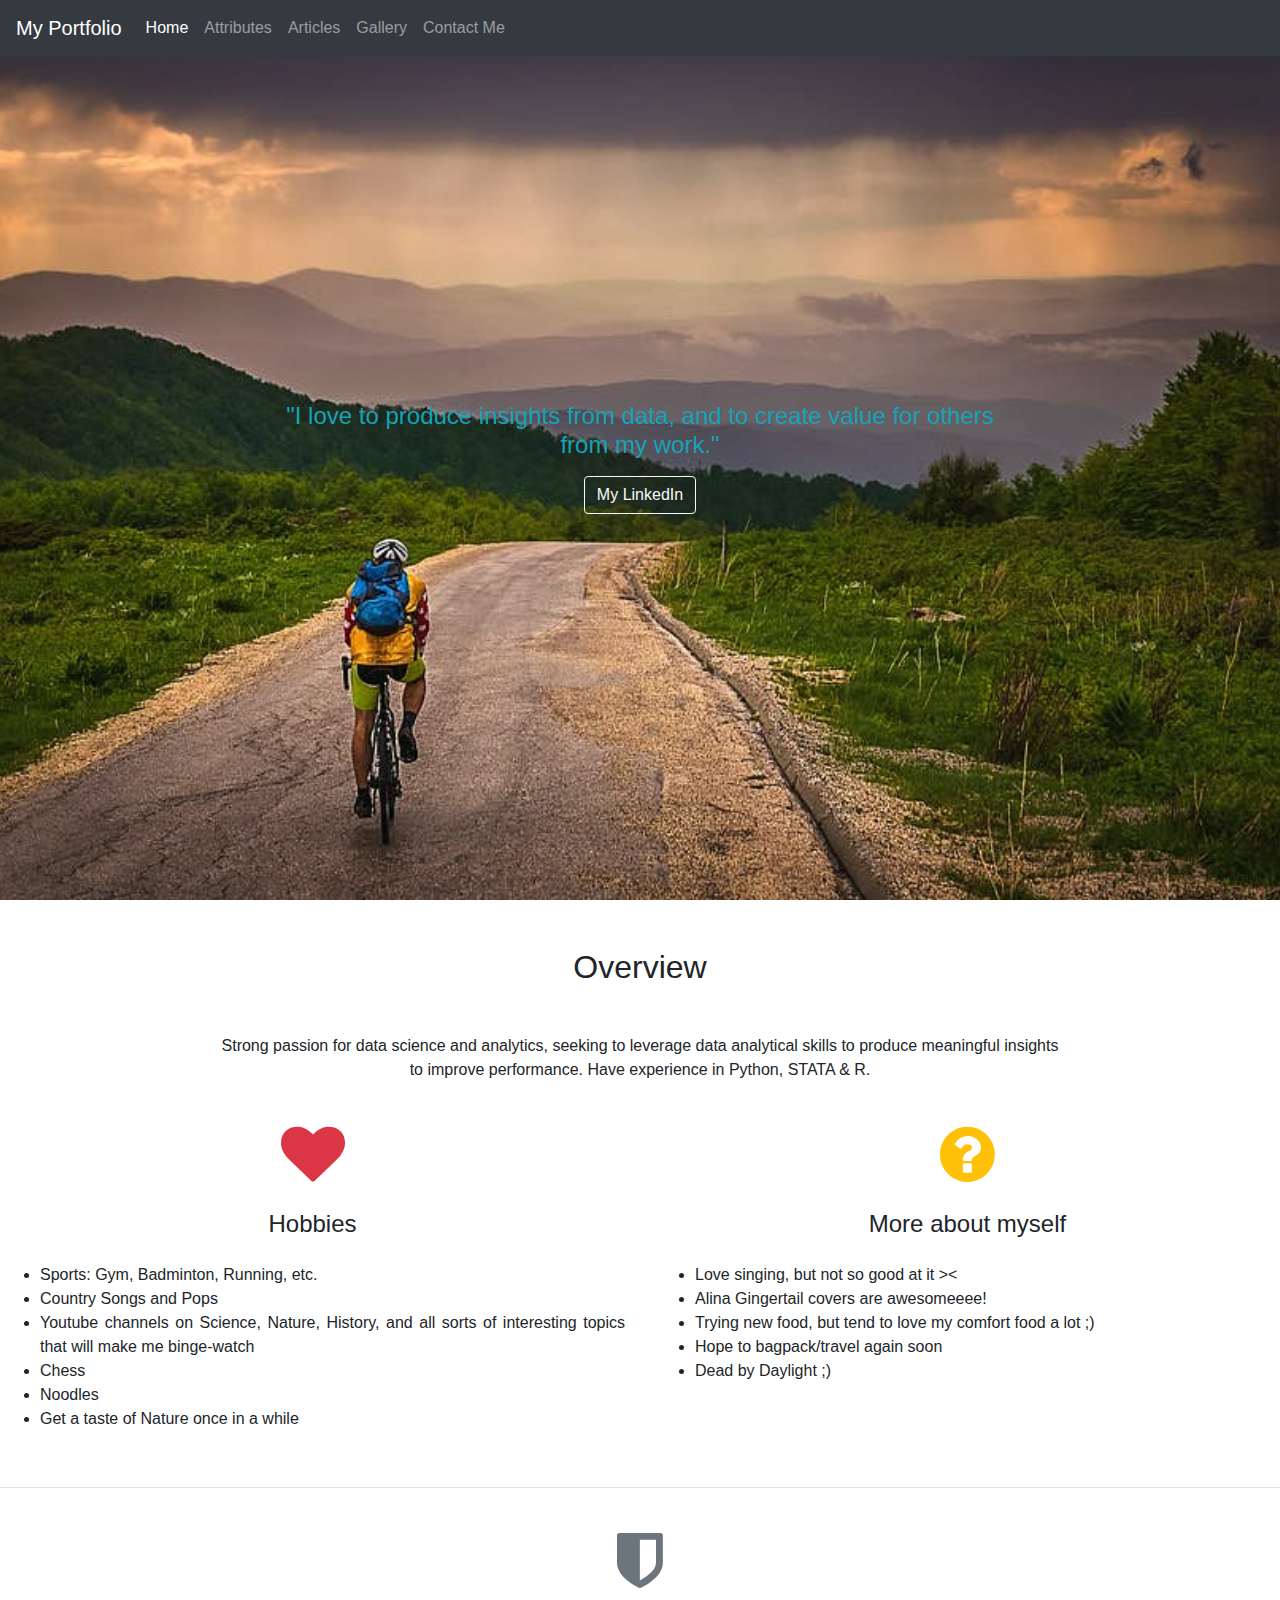
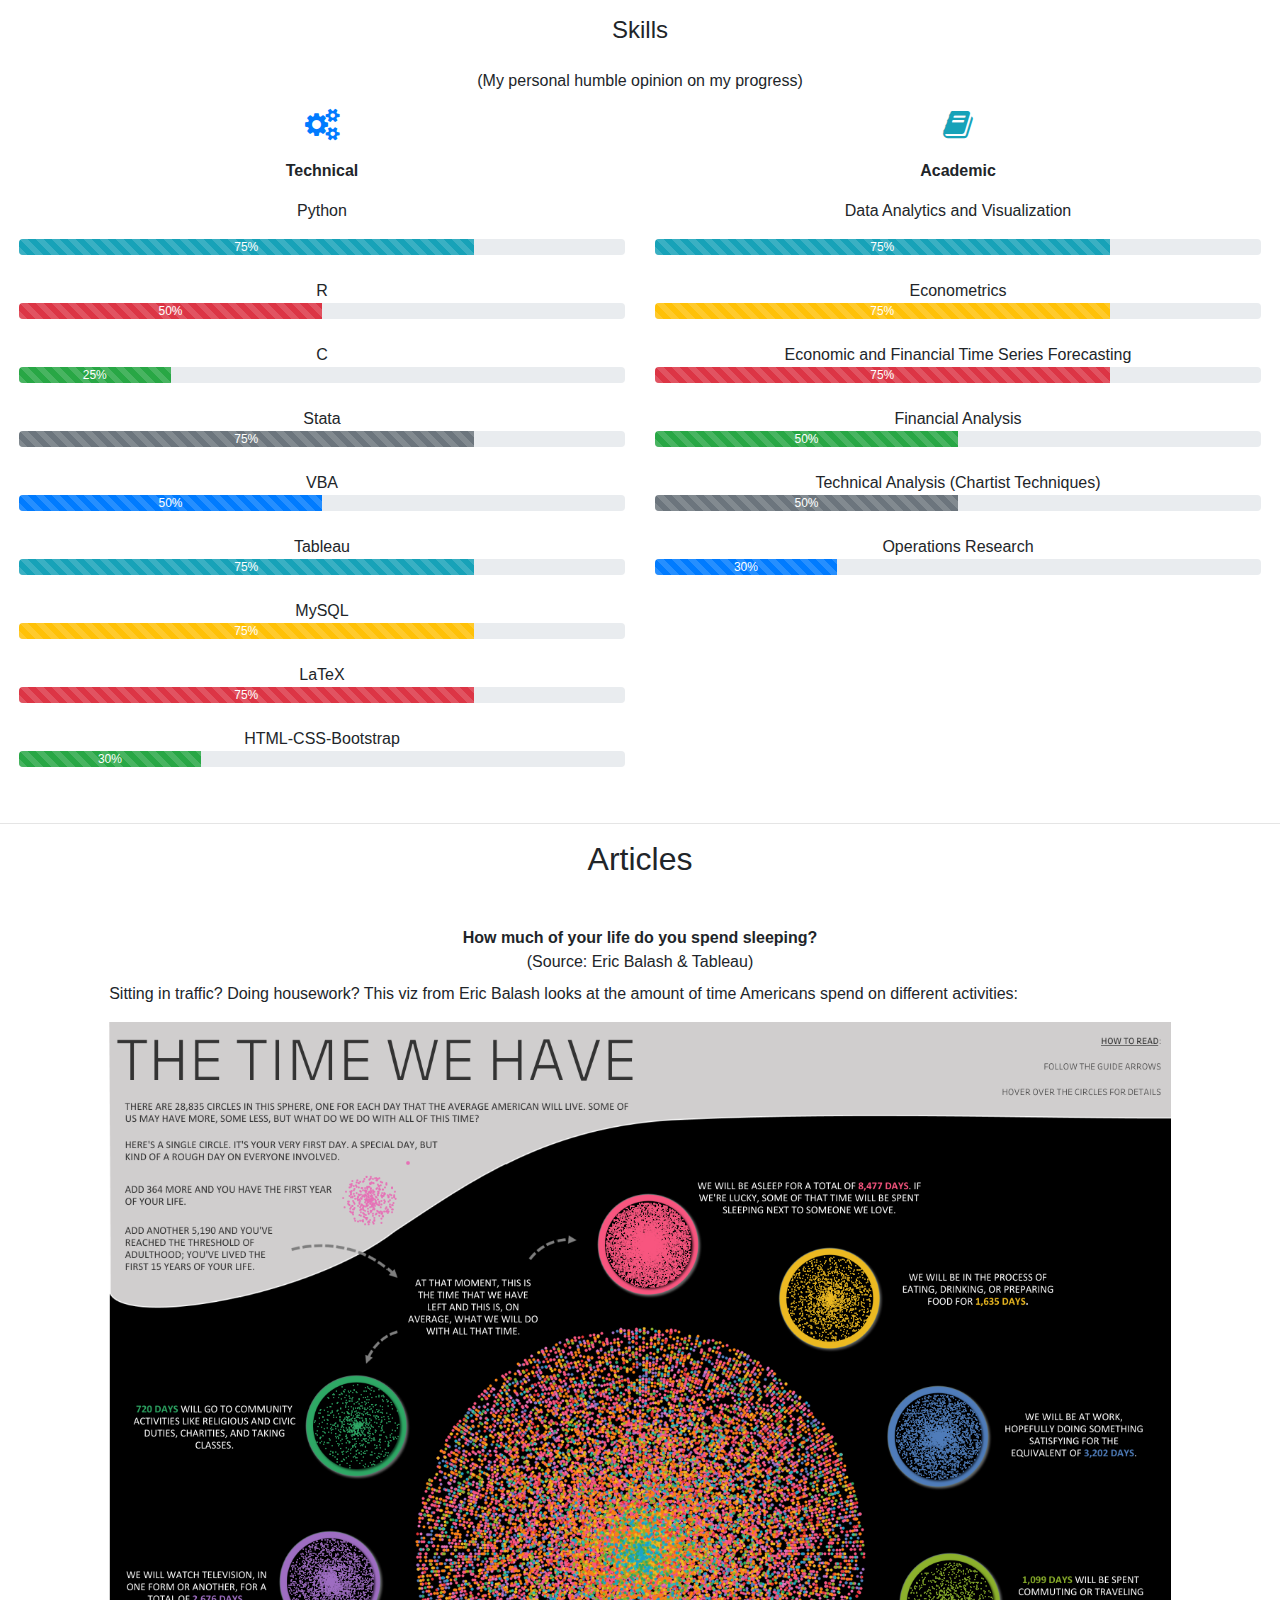
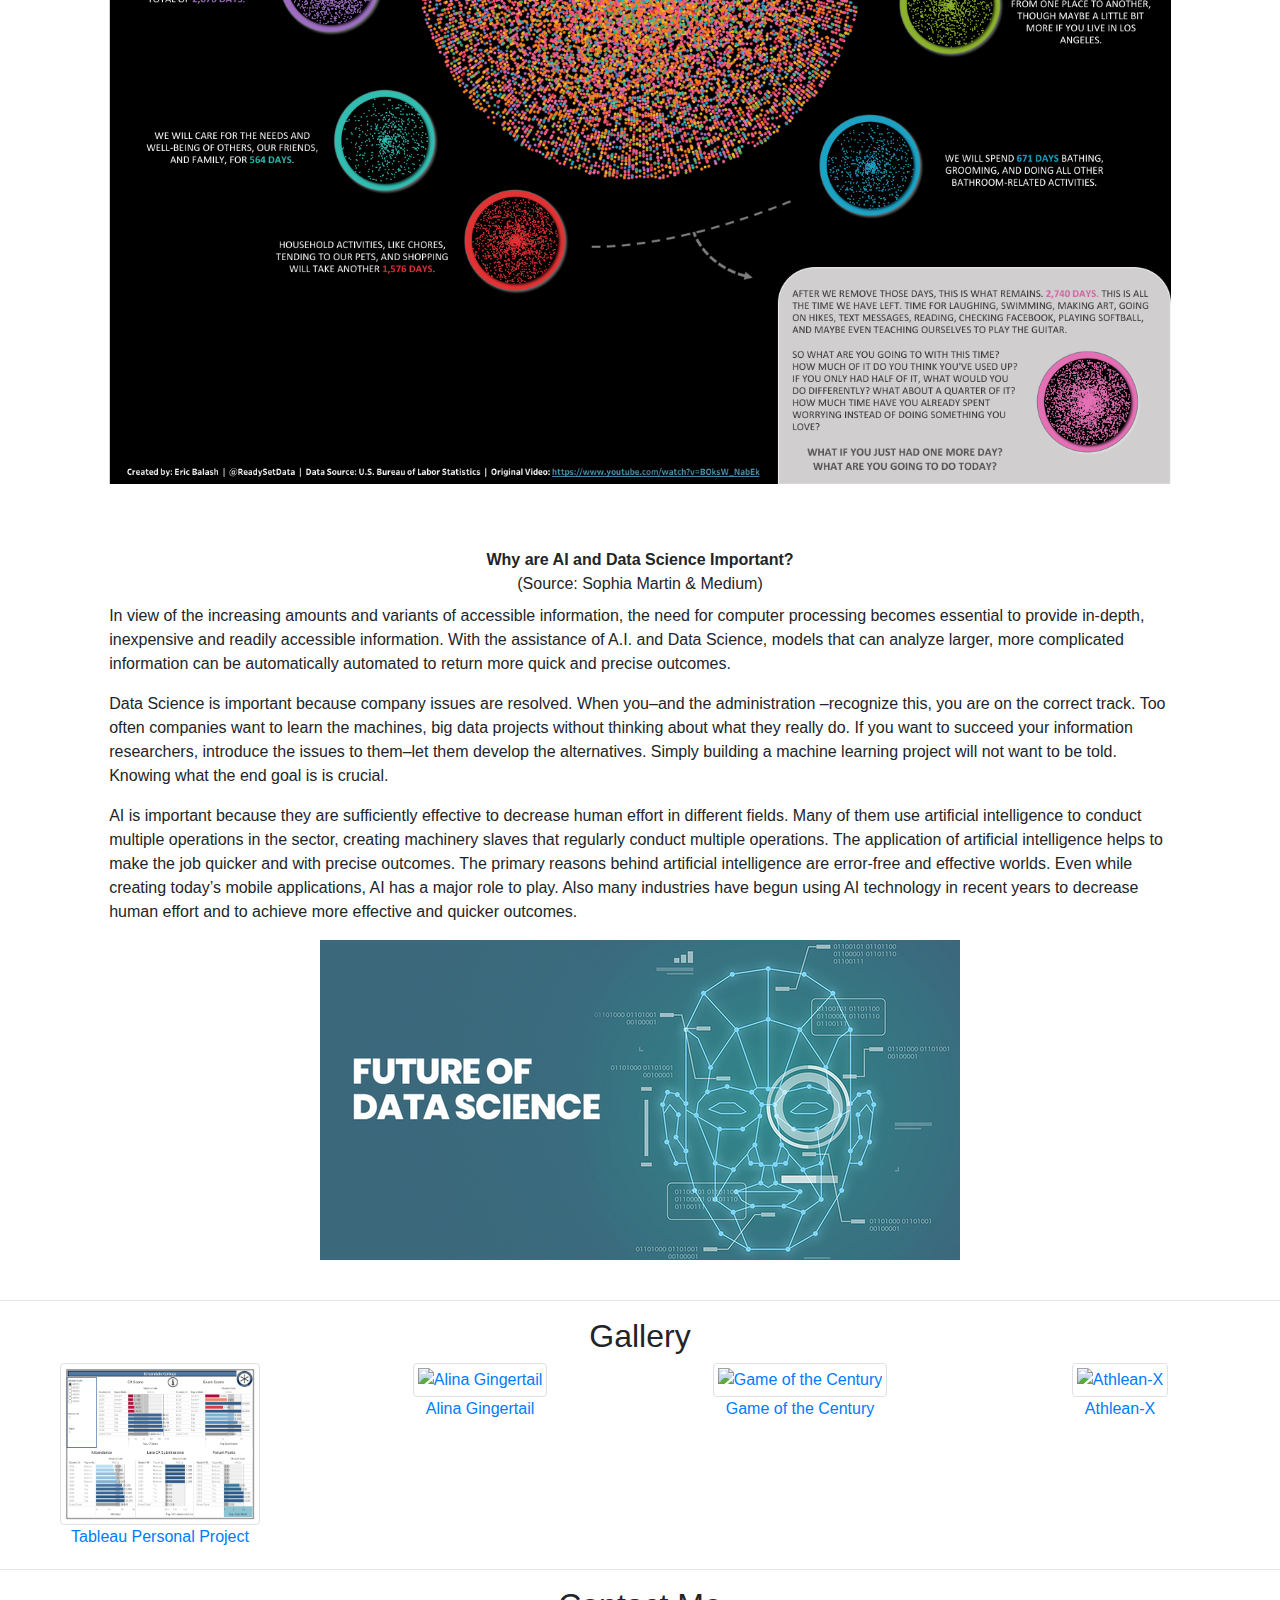
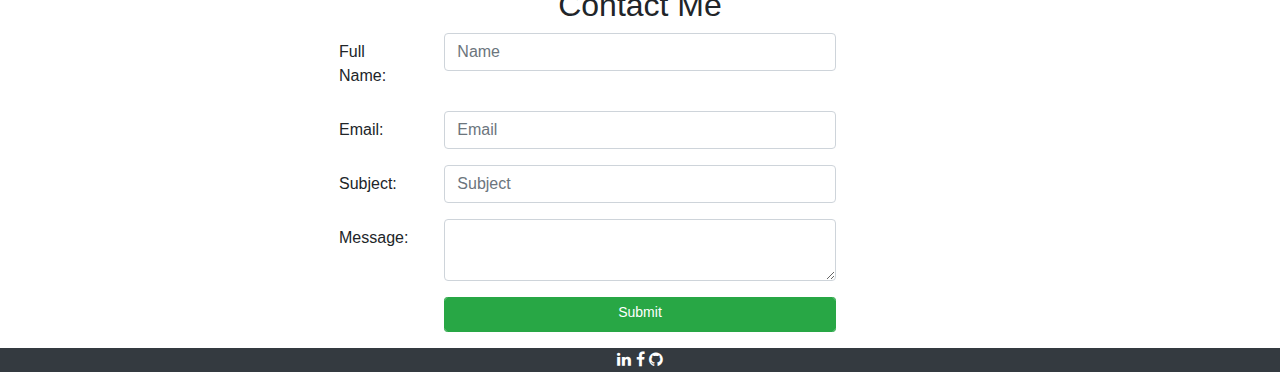
==== index.html @ ee4a13e0 "Update index.html" ====
<!DOCTYPE html>
<html lang="en">
    <head>
        <title>DEMO</title>
        <meta name="viewport" content="width=device-width, initial-scale=1, shrink-to-fit=no">
        
        <link rel="stylesheet" href="https://stackpath.bootstrapcdn.com/bootstrap/4.3.1/css/bootstrap.min.css" integrity="sha384-ggOyR0iXCbMQv3Xipma34MD+dH/1fQ784/j6cY/iJTQUOhcWr7x9JvoRxT2MZw1T" crossorigin="anonymous" />
        <link rel="stylesheet" href="https://stackpath.bootstrapcdn.com/font-awesome/4.7.0/css/font-awesome.min.css">
        <link rel="stylesheet" href="style.css">
    </head>
    <body data-spy="scroll" data-target="#navbar">
        <header>
            <nav id="navbar" class="navbar navbar-expand-md navbar-dark bg-dark fixed-top">
                <a class="navbar-brand" href="#">My Portfolio</a>
                <button class="navbar-toggler" type="button" data-toggle="collapse" data-target="#navbarText" aria-controls="navbarText" aria-expanded="false" aria-label="Toggle navigation">
                    <span class="navbar-toggler-icon"></span>
                </button>
                
                <div class="collapse navbar-collapse" id="navbarText">
                    <ul class="navbar-nav mr-auto">
                        <li class="nav-item">
                            <a class="nav-link" href="#intro">Home</a>
                        </li>
                        <li class="nav-item">
                            <a class="nav-link" href="#features">Attributes</a>
                        </li>
                        <li class="nav-item">
                            <a class="nav-link" href="#articles">Articles</a>
                        </li>
                        <li class="nav-item">
                            <a class="nav-link" href="#gallery">Gallery</a>
                        </li>
                        <li class="nav-item">
                            <a class="nav-link" href="#contact">Contact Me</a>
                        </li>
                    </ul>
                </div>
            </nav>
            
            <div id="intro">
                <div class="container-fluid d-flex align-items-center justify-content-center h-100">
                    <div class="row d-flex justify-content-center text-center">
                        <div class="col-md-10">
                            <h4 class="text-info my-3">"I love to produce insights from data, and to create value for others from my work."</h4>
                            
                            
                            <a href="https://www.linkedin.com/in/johnnychin96/" class="btn btn-outline-light">My LinkedIn</a>
                            
                        </div>
                    </div>
                </div>

            </div>
        </header>
        
        <main class="mt-5">
            <section id="features" class="text-center">
                <h2 class="mb-5">Overview</h2>
                
                <div class="row d-flex justify-content-center mb-4">
                    <div class="col-md-8">
                        <p>Strong passion for data science and analytics, seeking to leverage data analytical skills to produce meaningful insights to improve performance. Have experience in Python, STATA & R.</p>
                    </div>
                </div>
                
                <div class="row d-flex justify-content-center">
                    <div class="col-md-6 ">
                        <i class="fa fa-heart fa-4x text-danger"></i>
                        <h4 class="my-4">Hobbies</h4>
                        <p>
                            <ul class="text-justify">
                                <li>
                                    Sports: Gym, Badminton, Running, etc.
                                </li>
                                <li>
                                    Country Songs and Pops
                                </li>
                                <li>
                                    Youtube channels on Science, Nature, History, and all sorts of interesting topics that will make me binge-watch
                                </li>
                                <li>
                                    Chess
                                </li>
                                <li>
                                    Noodles 
                                </li>
                                <li>
                                    Get a taste of Nature once in a while
                                </li>
                            </ul>
                        </p>
                    </div>
                    
                    
                    
                    
                    
                    <div class="col-md-6">
                        <i class="fa fa-question-circle fa-4x text-warning"></i>
                        <h4 class="my-4">More about myself</h4>
                           <p>
                            <ul class="text-justify">
                                <li>
                                    Love singing, but not so good at it ><
                                </li>
                                <li>
                                    Alina Gingertail covers are awesomeeee!
                                </li>
                                <li>
                                    Trying new food, but tend to love my comfort food a lot ;)
                                </li>
                                <li>
                                    Hope to bagpack/travel again soon
                                </li>
                                <li>
                                    Dead by Daylight ;)
                                </li>
                            </ul>
                        </p>
                    </div>
                </div>
            <br>
            <hr />
            <br>
            <div class="row d-flex justify-content-center">
                <div class="col-md-12">
                    <i class="fa fa-shield fa-4x text-secondary"></i>
                    <h4 class="my-4">Skills</h4>
                    <p>
                        (My personal humble opinion on my progress)
                    </p>
                </div>
            </div>
             <div class="row d-flex justify-content-center ml-1 mr-1">
                <div class="col-md-6">   
                    <p>
                        <i class="fa fa-cogs fa-2x text-primary"></i>
                    </p>
                    <p>
                        <strong>
                            Technical
                        </strong>
                    </p>
                    <p>
                        Python
                        <div class="progress">
                            <div class="bg-info progress-bar progress-bar-striped progress-bar-animated" style="width:75%"  role="progressbar">75%</div>
                        </div>
                        <br>
                        R
                        <div class="progress">
                            <div class="bg-danger progress-bar progress-bar-striped progress-bar-animated" style="width:50%" role="progressbar">50%</div>
                        </div>
                        <br>
                        C
                        <div class="progress">
                            <div class="bg-success progress-bar progress-bar-striped progress-bar-animated" style="width:25%" role="progressbar">25%</div>
                        </div>
                        <br>
                        Stata
                        <div class="progress">
                            <div class="bg-secondary progress-bar progress-bar-striped progress-bar-animated" style="width:75%"  role="progressbar">75%</div>
                        </div>
                        <br>
                        VBA
                        <div class="progress">
                            <div class="bg-primary progress-bar progress-bar-striped progress-bar-animated" style="width:50%" role="progressbar">50%</div>
                        </div>
                        <br>
                        Tableau
                        <div class="progress">
                            <div class="bg-info progress-bar progress-bar-striped progress-bar-animated" style="width:75%" role="progressbar">75%</div>
                        </div>
                        <br>
                        MySQL
                        <div class="progress">
                            <div class="bg-warning progress-bar progress-bar-striped progress-bar-animated" style="width:75%" role="progressbar">75%</div>
                        </div>
                        <br>
                        LaTeX
                        <div class="progress">
                            <div class="bg-danger progress-bar progress-bar-striped progress-bar-animated" style="width:75%" role="progressbar">75%</div>
                        </div>
                        <br>
                        HTML-CSS-Bootstrap
                        <div class="progress">
                            <div class="bg-success progress-bar progress-bar-striped progress-bar-animated" style="width:30%" role="progressbar">30%</div>
                        </div>
                        <br>
                        
                                               
                    </p>
                </div>
                <div class="col-md-6">
                    <p>
                        <i class="fa fa-book fa-2x text-info"></i>
                    </p>
                    <p> 
                        <strong>
                            Academic
                        </strong>
                    </p>
                    <p>
                        Data Analytics and Visualization
                        <div class="progress">
                            <div class="bg-info progress-bar progress-bar-striped progress-bar-animated" style="width:75%"  role="progressbar">75%</div>
                        </div>
                        <br>
                        Econometrics 
                        <div class="progress">
                            <div class="bg-warning progress-bar progress-bar-striped progress-bar-animated" style="width:75%" role="progressbar">75%</div>
                        </div>
                        <br>
                        Economic and Financial Time Series Forecasting
                        <div class="progress">
                            <div class="bg-danger progress-bar progress-bar-striped progress-bar-animated" style="width:75%" role="progressbar">75%</div>
                        </div>
                        <br>
                        Financial Analysis
                        <div class="progress">
                            <div class="bg-success progress-bar progress-bar-striped progress-bar-animated" style="width:50%" role="progressbar">50%</div>
                        </div>
                        <br>
                        Technical Analysis (Chartist Techniques)
                        <div class="progress">
                            <div class="bg-secondary progress-bar progress-bar-striped progress-bar-animated" style="width:50%"  role="progressbar">50%</div>
                        </div>
                        <br>
                        Operations Research
                        <div class="progress">
                            <div class="bg-primary progress-bar progress-bar-striped progress-bar-animated" style="width:30%" role="progressbar">30%</div>
                        </div>
                        <br>
                        
                        
                    </p>
                </div>
            </div>
                    

            </section>
            <hr />
            
            <section id="articles" class="">
                <h2 class="mb-5 text-center">Articles</h2>
                
                <div class="row d-flex justify-content-center mb-4">
                    <div class="col-md-10">
                        <p class="mb-2 text-center">
                            <strong>How much of your life do you spend sleeping?</strong>
                            <br>
                            (Source: Eric Balash & Tableau)
                        </p>
                        <p>  
                            Sitting in traffic? Doing housework? This viz from Eric Balash looks at the amount of time Americans spend on different activities: 
                        </p>
                        <p class="text-center">
                            <a href="https://tabsoft.co/2KSBzls">
                                <img src="The Time We Have.png", alt="Credits:Eric Balash & Tableau" class="img-fluid" />
                            </a>

                        </p>
                        <br>
                        <br>
                        <p class="mb-2 text-center">
                            <strong>Why are AI and Data Science Important?</strong>
                            <br>
                            (Source: Sophia Martin & Medium)
                        </p>
                        <p>
                            In view of the increasing amounts and variants of accessible information, the need for computer processing becomes essential to provide in-depth, inexpensive and readily accessible information. With the assistance of A.I. and Data Science, models that can analyze larger, more complicated information can be automatically automated to return more quick and precise outcomes.
                        </p>
                        <p>
                            Data Science is important because company issues are resolved. When you–and the administration –recognize this, you are on the correct track. Too often companies want to learn the machines, big data projects without thinking about what they really do. If you want to succeed your information researchers, introduce the issues to them–let them develop the alternatives. Simply building a machine learning project will not want to be told. Knowing what the end goal is is crucial.
                        </p>
                        <p>
                            AI is important because they are sufficiently effective to decrease human effort in different fields. Many of them use artificial intelligence to conduct multiple operations in the sector, creating machinery slaves that regularly conduct multiple operations. The application of artificial intelligence helps to make the job quicker and with precise outcomes. The primary reasons behind artificial intelligence are error-free and effective worlds. Even while creating today’s mobile applications, AI has a major role to play. Also many industries have begun using AI technology in recent years to decrease human effort and to achieve more effective and quicker outcomes.
                        </p>
                        <p class="text-center">
                            <a href="https://towardsdatascience.com/data-science-and-artificial-intelligence-unlocking-the-best-roles-in-near-future-5ef0ace4e80c">
                                <img src="datascience.png", alt="Credits:Medium" class="img-fluid" />
                            </a>

                        </p>
                    </div>    
                </div>
                
            </section>
            <hr />
            <section id="gallery" class="text-center">
                <h2 class="mb-2">Gallery</h2>
                
                <div class="container-fluid">
                    <div class="row">
                        <div class="col-lg-3 col-md-4 col-sm-12 mb-1">
                            <a href="https://public.tableau.com/views/TableauPersonalProjectJohnny/Dashboard1?:embed=y&:device=desktop&:display_count=yes&:origin=viz_share_link">
                                <img src="tableau1.png" class="img-fluid img-thumbnail" alt="Tableau Personal Project"  width="200" height="200" />
                                <br>Tableau Personal Project
                            </a>
                        </div>
                        <div class="col-lg-3 col-md-4 col-sm-12 mb-1">
                            <a href="https://www.youtube.com/watch?v=MNmLn6a-jqw">
                                <img src="wellerman.jpg" class="img-fluid img-thumbnail" alt="Alina Gingertail" width="200" height="200"  />
                                <br>Alina Gingertail
                            </a>
                        </div>
                        <div class="col-lg-3 col-md-4 col-sm-12 mb-1">
                            <a href="https://www.chess.com/article/view/game-of-the-century-chess">
                                <img src="GameofCentury.jfif" class="img-fluid img-thumbnail" alt="Game of the Century" width="200" height="200"  />
                                <br>Game of the Century
                            </a>
                        </div>
                        <div class="col-lg-3 col-md-4 col-sm-12 mb-1">
                            <a href="https://www.youtube.com/channel/UCe0TLA0EsQbE-MjuHXevj2A">
                                <img src="athleanX.jfif" class="img-fluid img-thumbnail" alt="Athlean-X" width="200" height="200"  />
                                <br>Athlean-X
                            </a>
                        </div>
                    </div>
                </div>
                
            </section>
            <hr />
            
            <section id="contact">
                <h2 class="mt-2 text-center">Contact Me</h2>
                
                <div class="container-fluid">
                    <form class="m-2">
                        <div class="form-group row">
                            <label for="name" class="offset-md-3 col-md-1 col-form-label">Full Name:</label>
                            <div class="col-md-4">
                                <input type="text" id="name" class="form-control" placeholder="Name" />
                            </div>
                        </div>
                        <div class="form-group row">
                            <label for="email" class="offset-md-3 col-md-1 col-form-label">Email:</label>
                            <div class="col-md-4">
                                <input type="text" id="email" class="form-control" placeholder="Email" />
                            </div>
                        </div>
                        <div class="form-group row">
                            <label for="subject" class="offset-md-3 col-md-1 col-form-label">Subject:</label>
                            <div class="col-md-4">
                                <input type="text" id="subject" class="form-control" placeholder="Subject" />
                            </div>
                        </div>
                        <div class="form-group row">
                            <label for="message" class="offset-md-3 col-md-1 col-form-label">Message:</label>
                            <div class="col-md-4">
                                <textarea class="form-control" id="message">
                                </textarea>
                            </div>
                        </div>
                        <div class="form-group row">
                            <div class="offset-md-4 col-md-4 text-center">
                                <a href="https://forms.gle/HyCf1hM7PPf2mtrE7" class="btn btn-sm btn-success form-control"> Submit </a>
                            </div>
                        </div>
                    </form>
                </div>
            </section>
        </main>
        
        <footer class="page-footer bg-dark">
            <div class="container">
                <div class="row d-flex justify-content-center align-items-center h-100">
                    <div class="col-md-6 text-center">
                        <a href="https://www.linkedin.com/in/johnnychin96/" class="text-white"><i class="fa fa-linkedin"></i></a>
                        <a href="https://www.facebook.com/johnny.chin.714" class="text-white"><i class="fa fa-facebook"></i></a>
                        <a href="https://github.com/JohnnyChin" class="text-white"><i class="fa fa-github"></i></a>
                    </div>
                </div>
            </div>
        </footer>
        <script src="https://code.jquery.com/jquery-3.3.1.slim.min.js" integrity="sha384-q8i/X+965DzO0rT7abK41JStQIAqVgRVzpbzo5smXKp4YfRvH+8abtTE1Pi6jizo" crossorigin="anonymous"></script>
        <script src="https://cdnjs.cloudflare.com/ajax/libs/popper.js/1.14.7/umd/popper.min.js" integrity="sha384-UO2eT0CpHqdSJQ6hJty5KVphtPhzWj9WO1clHTMGa3JDZwrnQq4sF86dIHNDz0W1" crossorigin="anonymous"></script>
        <script src="https://stackpath.bootstrapcdn.com/bootstrap/4.3.1/js/bootstrap.min.js" integrity="sha384-JjSmVgyd0p3pXB1rRibZUAYoIIy6OrQ6VrjIEaFf/nJGzIxFDsf4x0xIM+B07jRM" crossorigin="anonymous"></script>
    </body>
</html>
---- style.css ----
html, body, header, #intro {
    height: 100%;
}

#intro {
    background: url('biking.jpg') no-repeat center center fixed;
    background-size: cover;
}
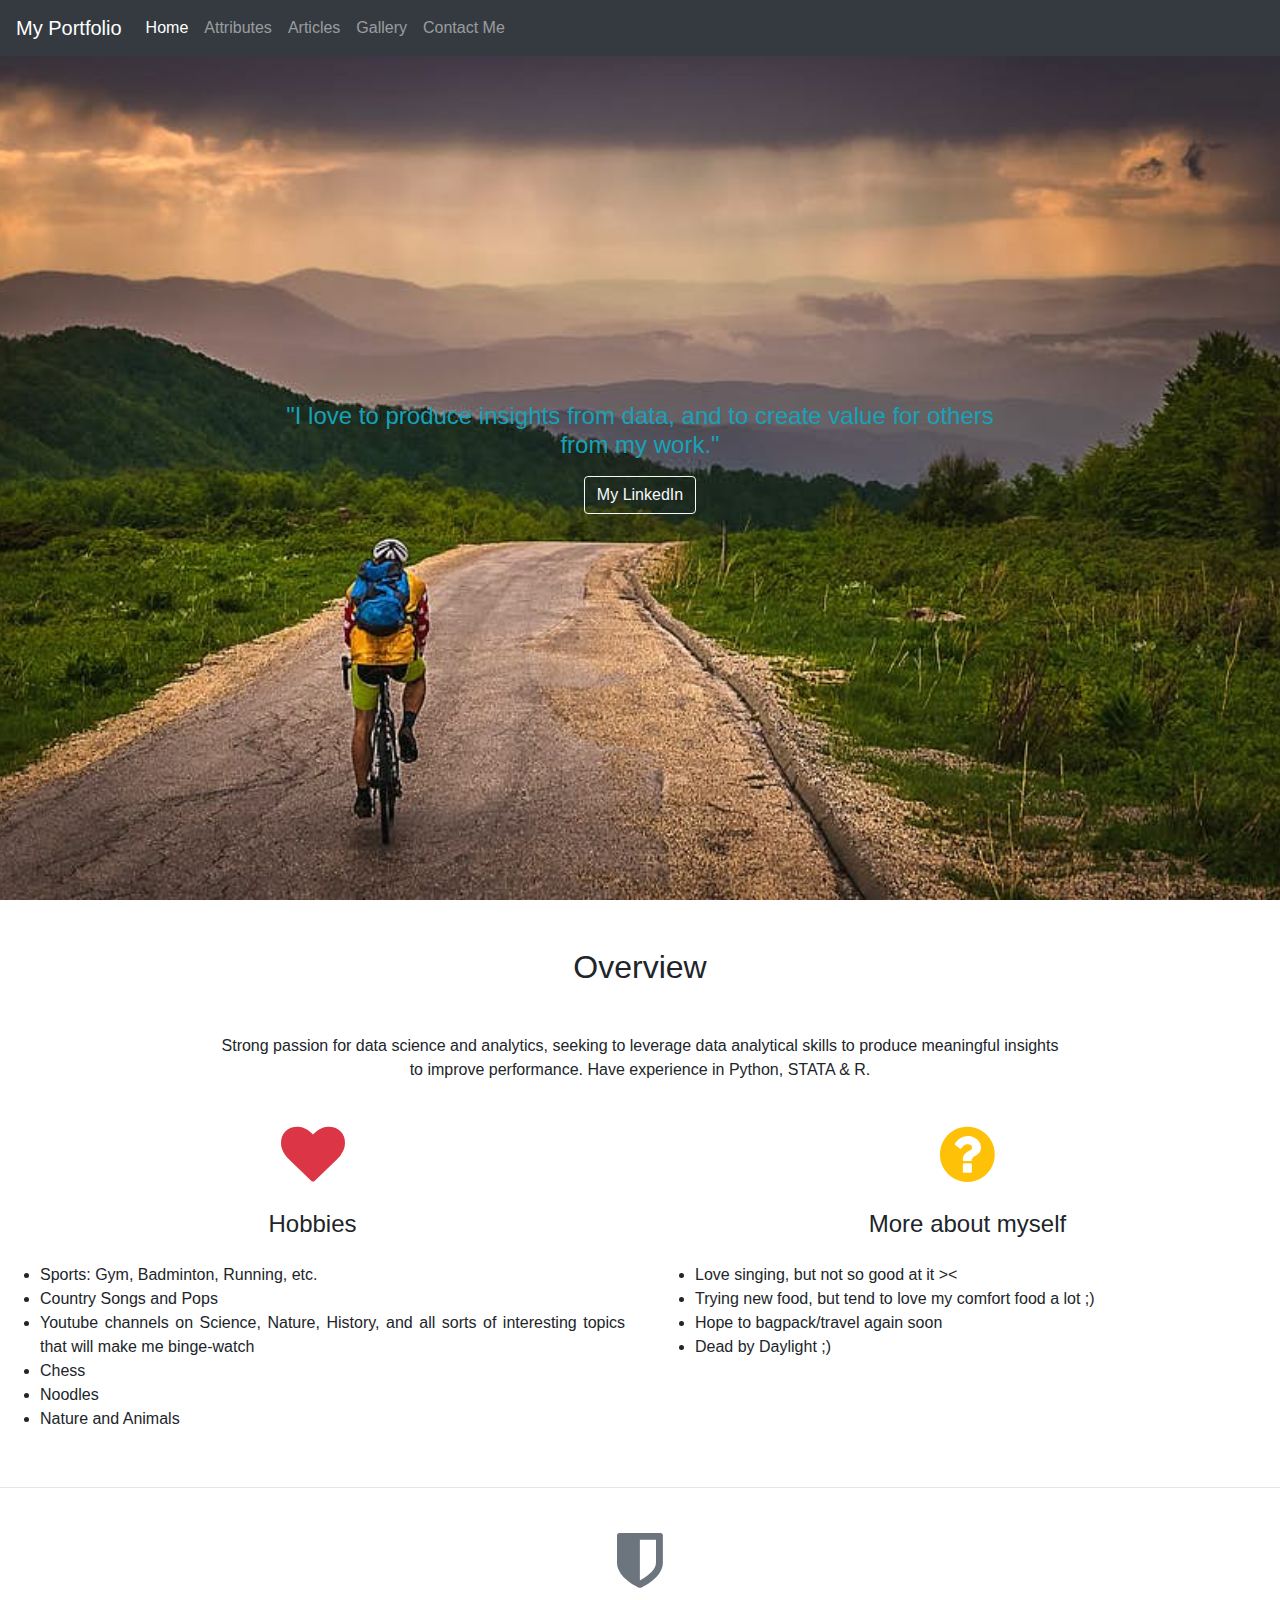
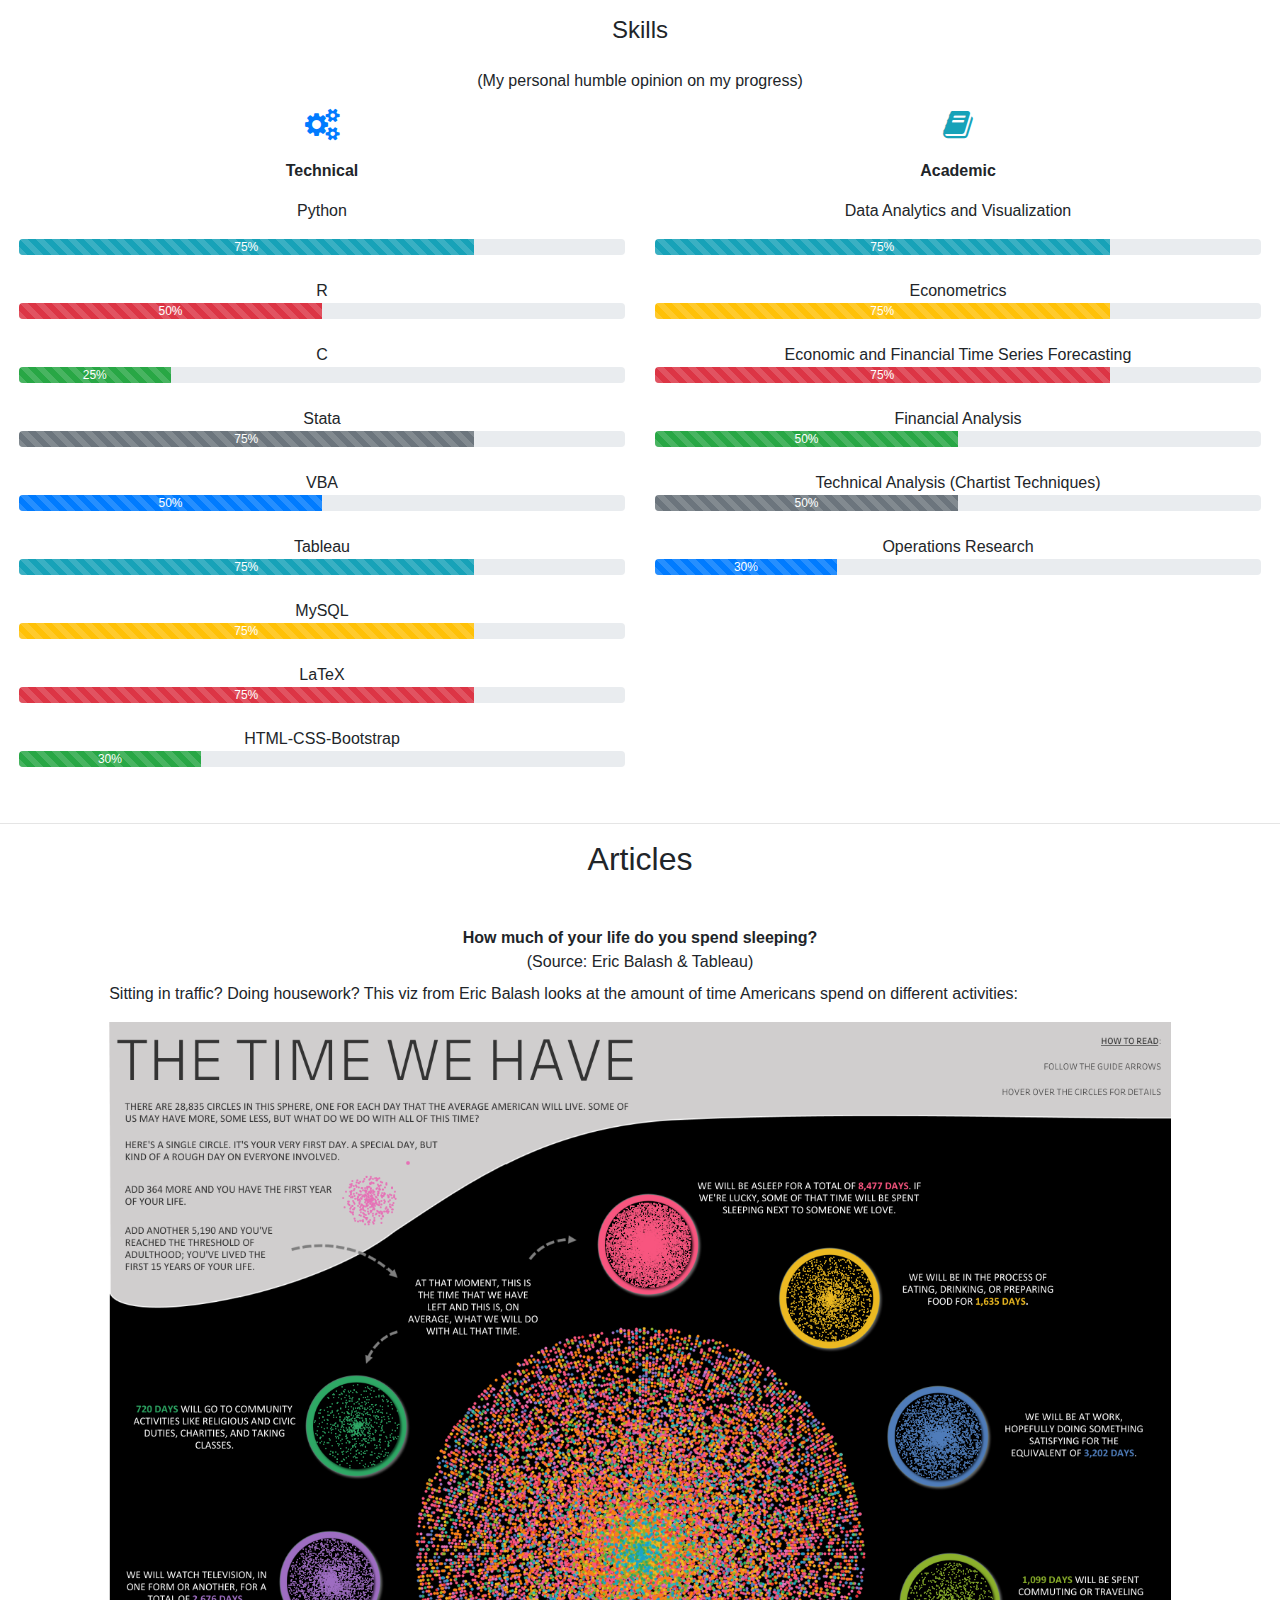
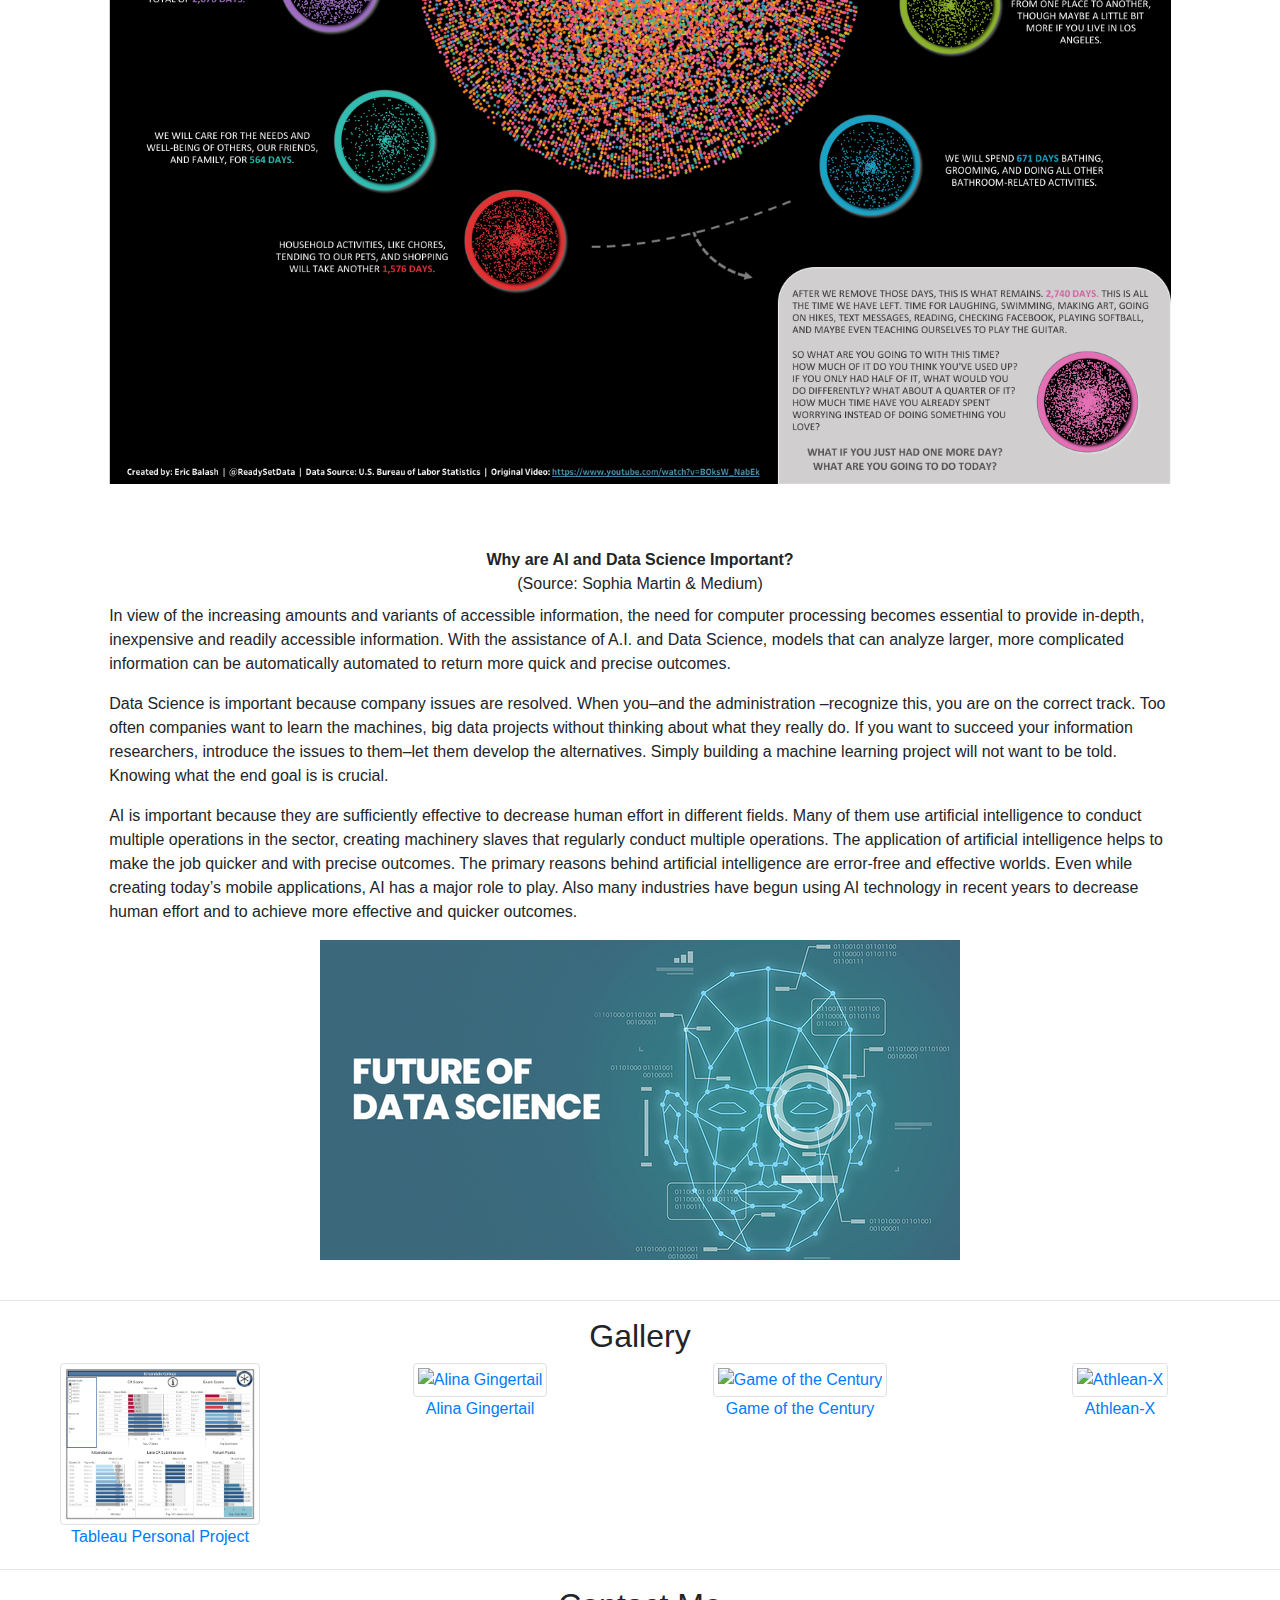
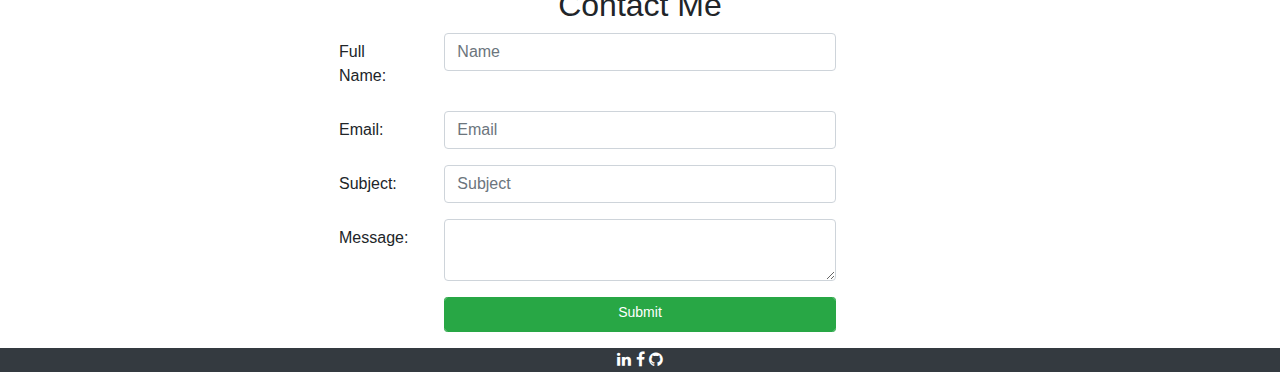
==== commit da0e6031: "Update index.html" ====
--- a/index.html
+++ b/index.html
@@ -85,7 +85,7 @@
                                     Noodles 
                                 </li>
                                 <li>
-                                    Get a taste of Nature once in a while
+                                    Nature and Animals
                                 </li>
                             </ul>
                         </p>
@@ -102,9 +102,6 @@
                             <ul class="text-justify">
                                 <li>
                                     Love singing, but not so good at it ><
-                                </li>
-                                <li>
-                                    Alina Gingertail covers are awesomeeee!
                                 </li>
                                 <li>
                                     Trying new food, but tend to love my comfort food a lot ;)
@@ -294,25 +291,25 @@
                     <div class="row">
                         <div class="col-lg-3 col-md-4 col-sm-12 mb-1">
                             <a href="https://public.tableau.com/views/TableauPersonalProjectJohnny/Dashboard1?:embed=y&:device=desktop&:display_count=yes&:origin=viz_share_link">
-                                <img src="tableau1.png" class="img-fluid img-thumbnail" alt="Tableau Personal Project"  width="200" height="200" />
+                                <img src="tableau1.png" class="img-thumbnail" alt="Tableau Personal Project"  width="200" height="200" />
                                 <br>Tableau Personal Project
                             </a>
                         </div>
                         <div class="col-lg-3 col-md-4 col-sm-12 mb-1">
                             <a href="https://www.youtube.com/watch?v=MNmLn6a-jqw">
-                                <img src="wellerman.jpg" class="img-fluid img-thumbnail" alt="Alina Gingertail" width="200" height="200"  />
+                                <img src="wellerman.jpg" class="img-thumbnail" alt="Alina Gingertail" width="200" height="200"  />
                                 <br>Alina Gingertail
                             </a>
                         </div>
                         <div class="col-lg-3 col-md-4 col-sm-12 mb-1">
                             <a href="https://www.chess.com/article/view/game-of-the-century-chess">
-                                <img src="GameofCentury.jfif" class="img-fluid img-thumbnail" alt="Game of the Century" width="200" height="200"  />
+                                <img src="GameofCentury.jfif" class="img-thumbnail" alt="Game of the Century" width="200" height="200"  />
                                 <br>Game of the Century
                             </a>
                         </div>
                         <div class="col-lg-3 col-md-4 col-sm-12 mb-1">
                             <a href="https://www.youtube.com/channel/UCe0TLA0EsQbE-MjuHXevj2A">
-                                <img src="athleanX.jfif" class="img-fluid img-thumbnail" alt="Athlean-X" width="200" height="200"  />
+                                <img src="athleanX.jfif" class="img-thumbnail" alt="Athlean-X" width="200" height="200"  />
                                 <br>Athlean-X
                             </a>
                         </div>
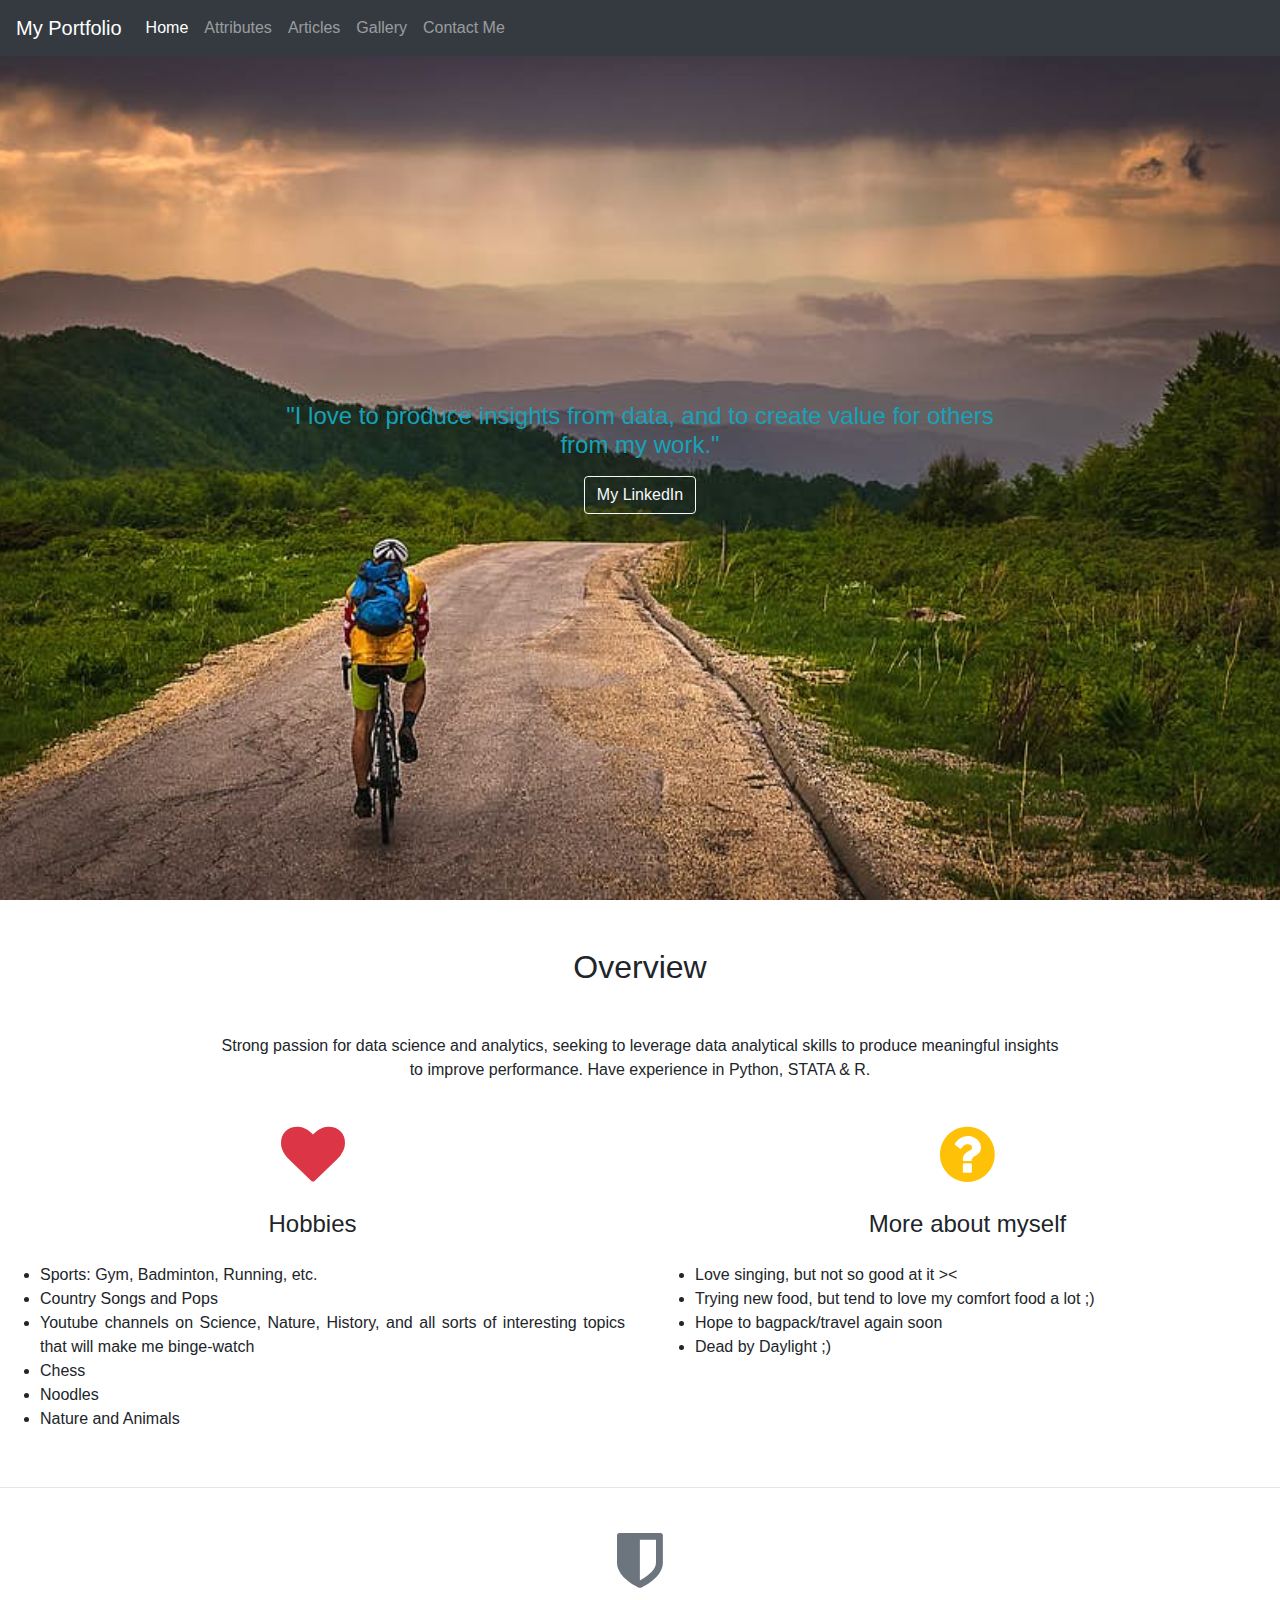
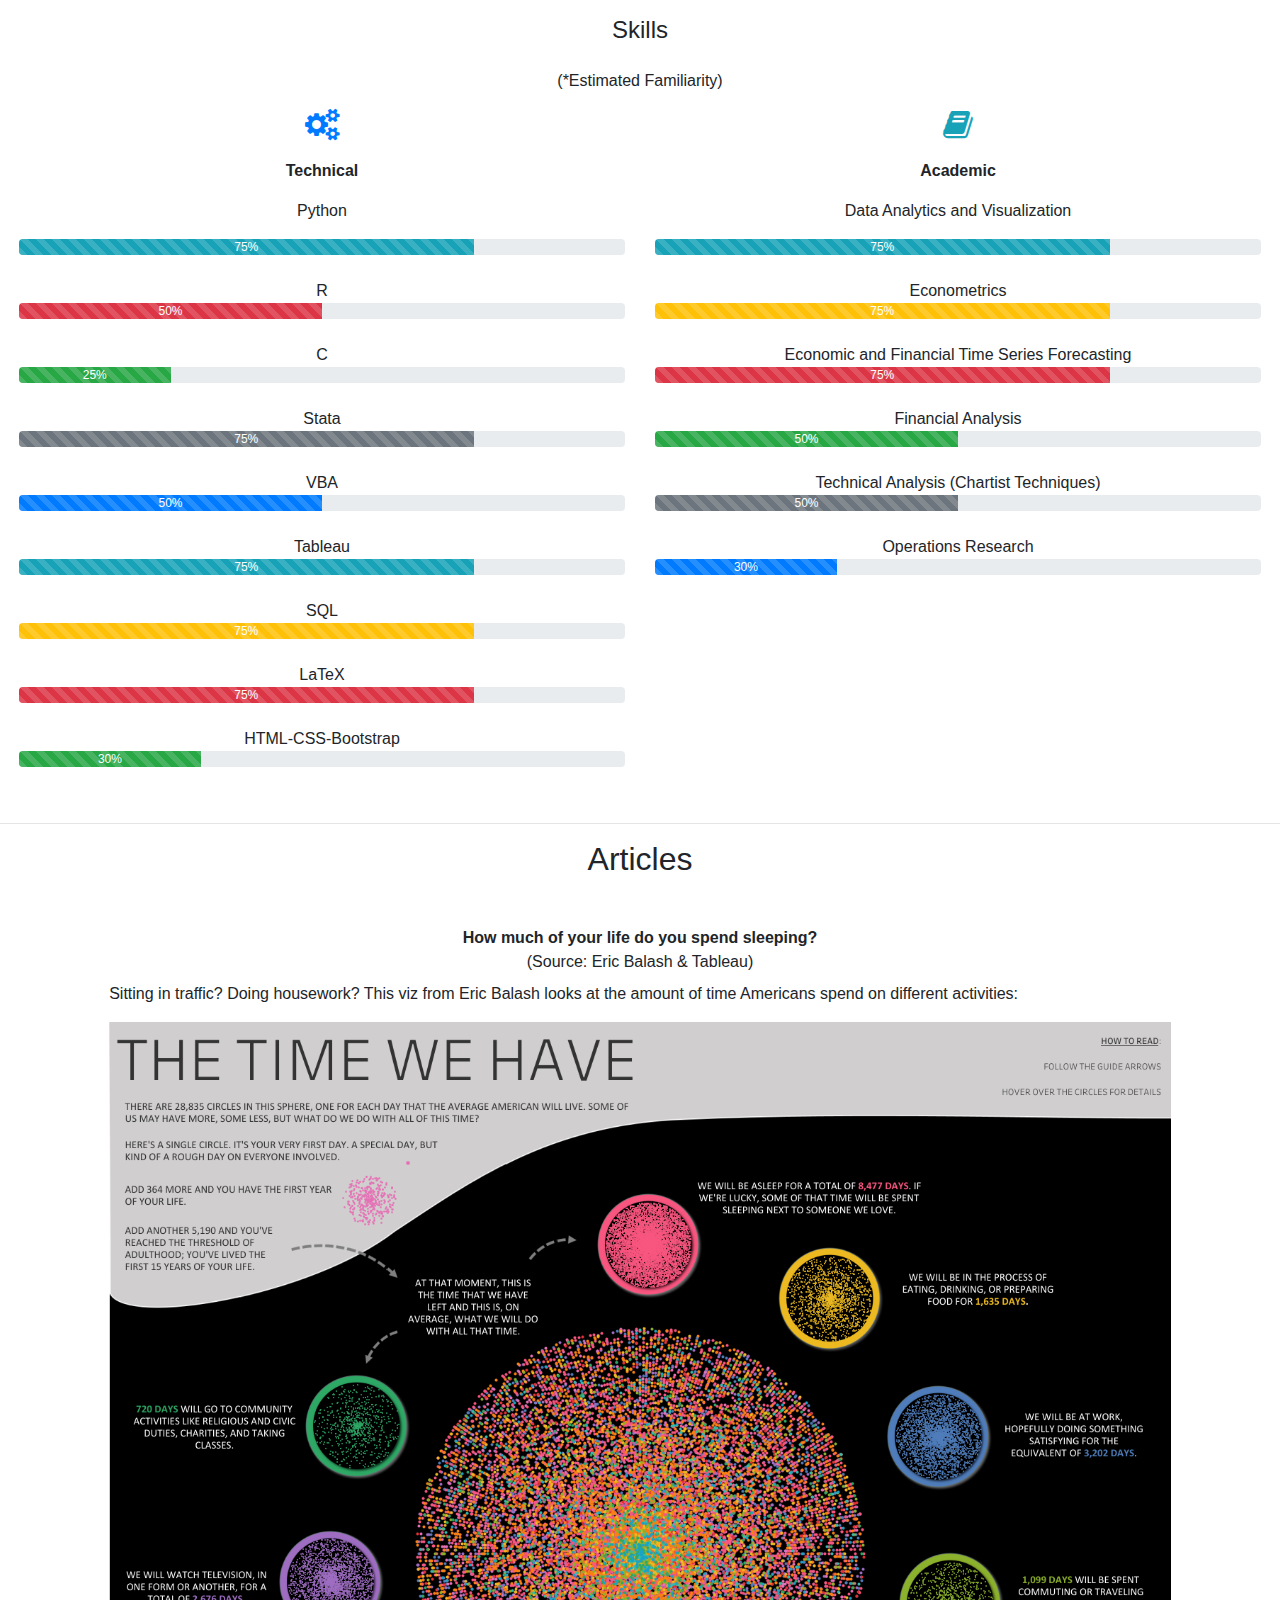
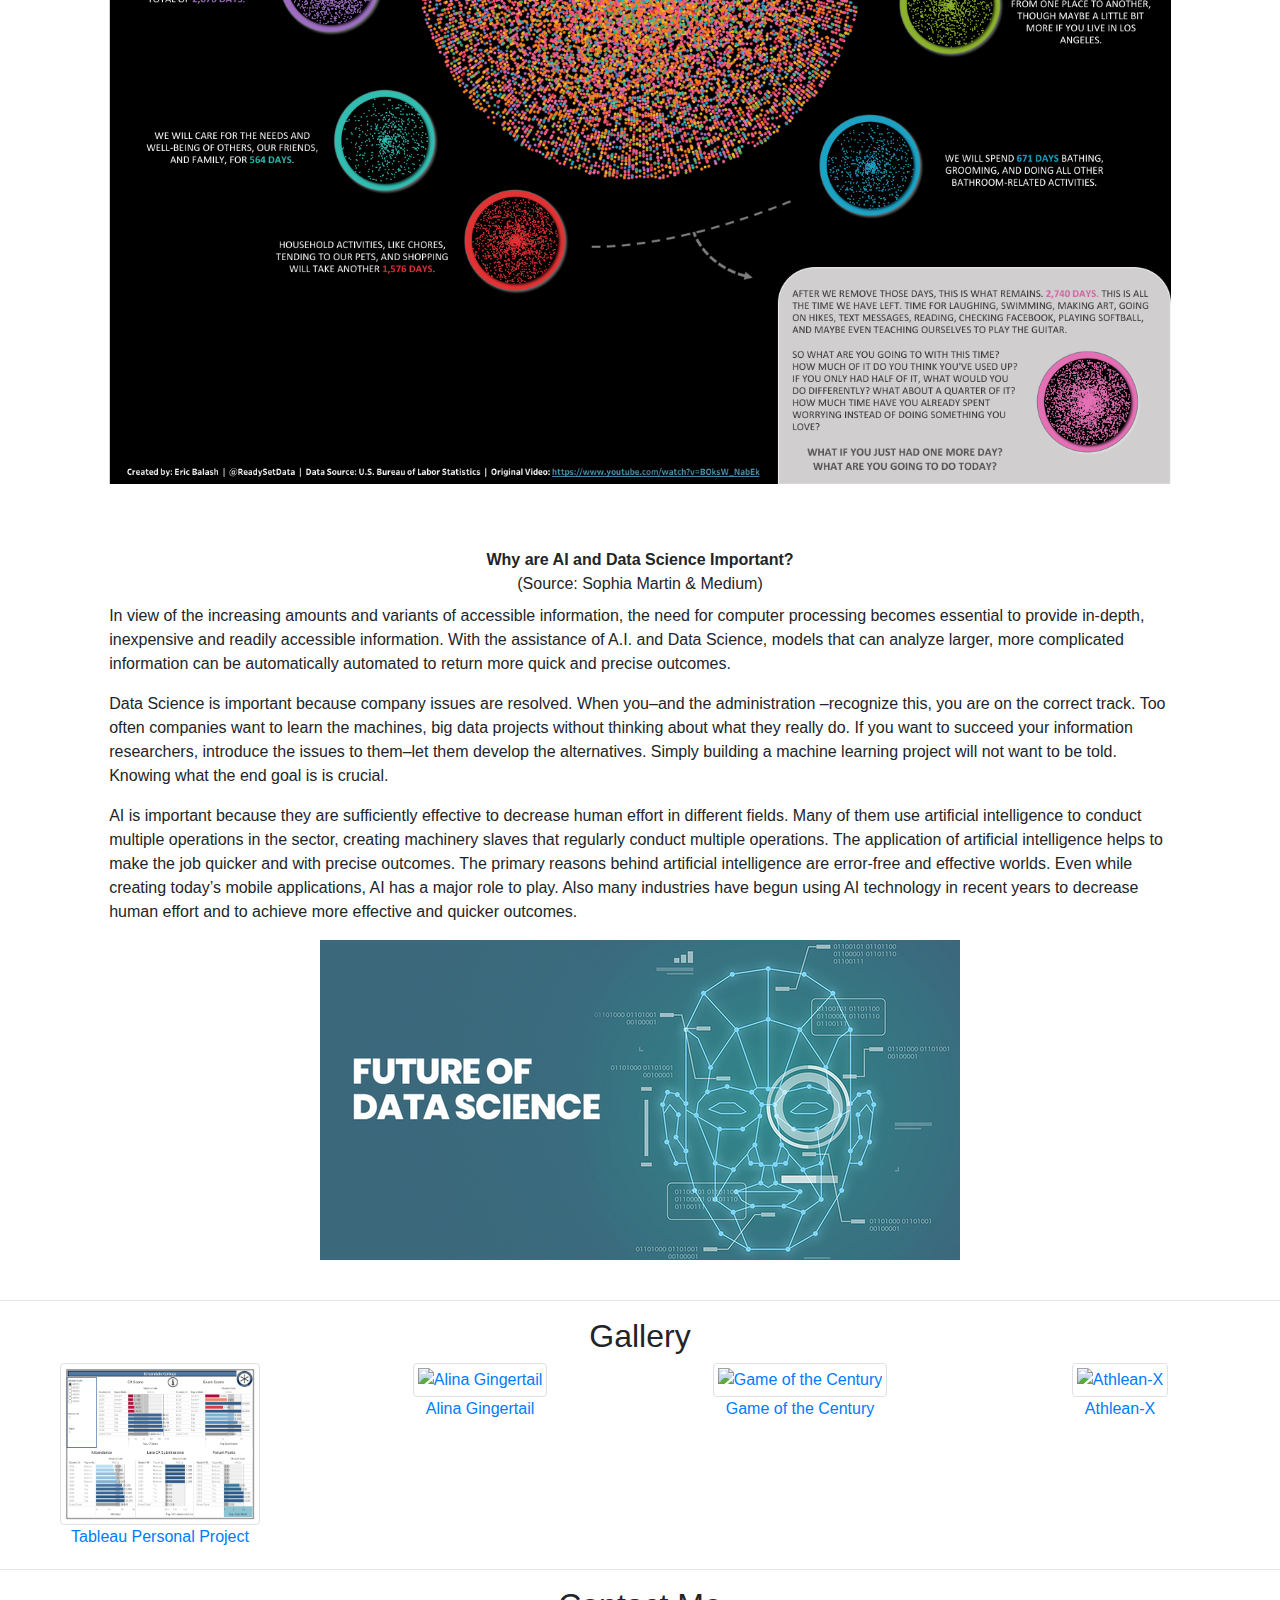
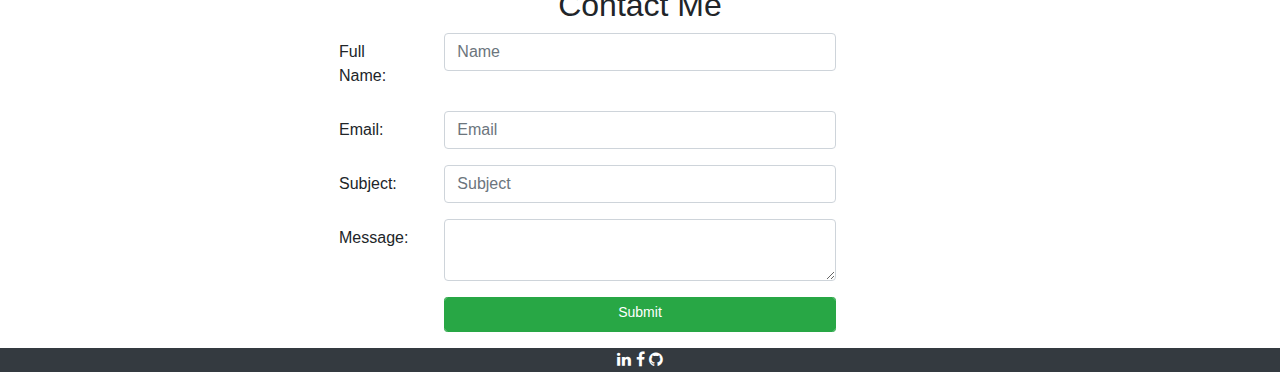
==== commit f72e26ef: "Update index.html" ====
--- a/index.html
+++ b/index.html
@@ -124,7 +124,7 @@
                     <i class="fa fa-shield fa-4x text-secondary"></i>
                     <h4 class="my-4">Skills</h4>
                     <p>
-                        (My personal humble opinion on my progress)
+                        (*Estimated Familiarity)
                     </p>
                 </div>
             </div>
@@ -169,7 +169,7 @@
                             <div class="bg-info progress-bar progress-bar-striped progress-bar-animated" style="width:75%" role="progressbar">75%</div>
                         </div>
                         <br>
-                        MySQL
+                        SQL
                         <div class="progress">
                             <div class="bg-warning progress-bar progress-bar-striped progress-bar-animated" style="width:75%" role="progressbar">75%</div>
                         </div>
@@ -291,25 +291,25 @@
                     <div class="row">
                         <div class="col-lg-3 col-md-4 col-sm-12 mb-1">
                             <a href="https://public.tableau.com/views/TableauPersonalProjectJohnny/Dashboard1?:embed=y&:device=desktop&:display_count=yes&:origin=viz_share_link">
-                                <img src="tableau1.png" class="img-thumbnail" alt="Tableau Personal Project"  width="200" height="200" />
+                                <img src="tableau1.png" class="img-fluid img-thumbnail" alt="Tableau Personal Project"  width="200" height="200" />
                                 <br>Tableau Personal Project
                             </a>
                         </div>
                         <div class="col-lg-3 col-md-4 col-sm-12 mb-1">
                             <a href="https://www.youtube.com/watch?v=MNmLn6a-jqw">
-                                <img src="wellerman.jpg" class="img-thumbnail" alt="Alina Gingertail" width="200" height="200"  />
+                                <img src="wellerman.jfif" class="img-fluid img-thumbnail" alt="Alina Gingertail" width="200" height="200"  />
                                 <br>Alina Gingertail
                             </a>
                         </div>
                         <div class="col-lg-3 col-md-4 col-sm-12 mb-1">
                             <a href="https://www.chess.com/article/view/game-of-the-century-chess">
-                                <img src="GameofCentury.jfif" class="img-thumbnail" alt="Game of the Century" width="200" height="200"  />
+                                <img src="GameofCentury.jfif" class="img-fluid img-thumbnail" alt="Game of the Century" width="200" height="200"  />
                                 <br>Game of the Century
                             </a>
                         </div>
                         <div class="col-lg-3 col-md-4 col-sm-12 mb-1">
                             <a href="https://www.youtube.com/channel/UCe0TLA0EsQbE-MjuHXevj2A">
-                                <img src="athleanX.jfif" class="img-thumbnail" alt="Athlean-X" width="200" height="200"  />
+                                <img src="athleanX.jfif" class="img-fluid img-thumbnail" alt="Athlean-X" width="200" height="200"  />
                                 <br>Athlean-X
                             </a>
                         </div>
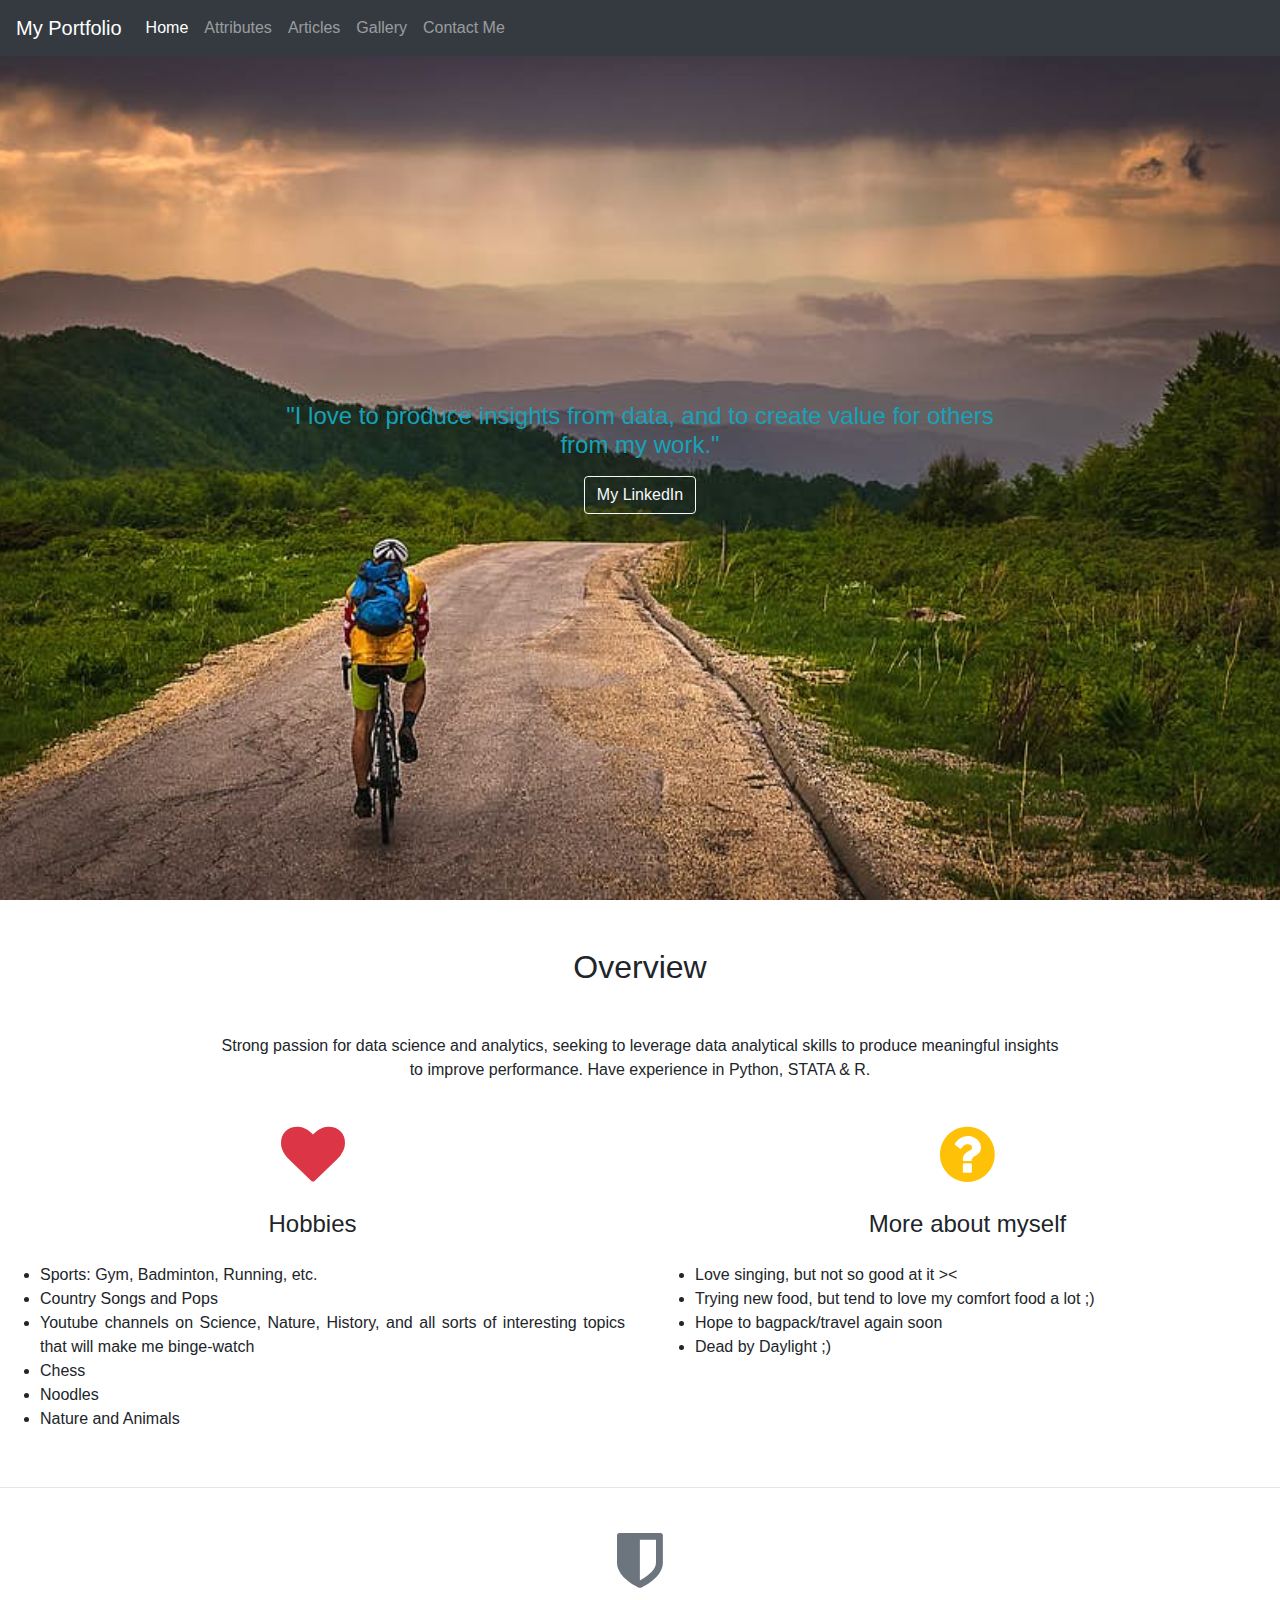
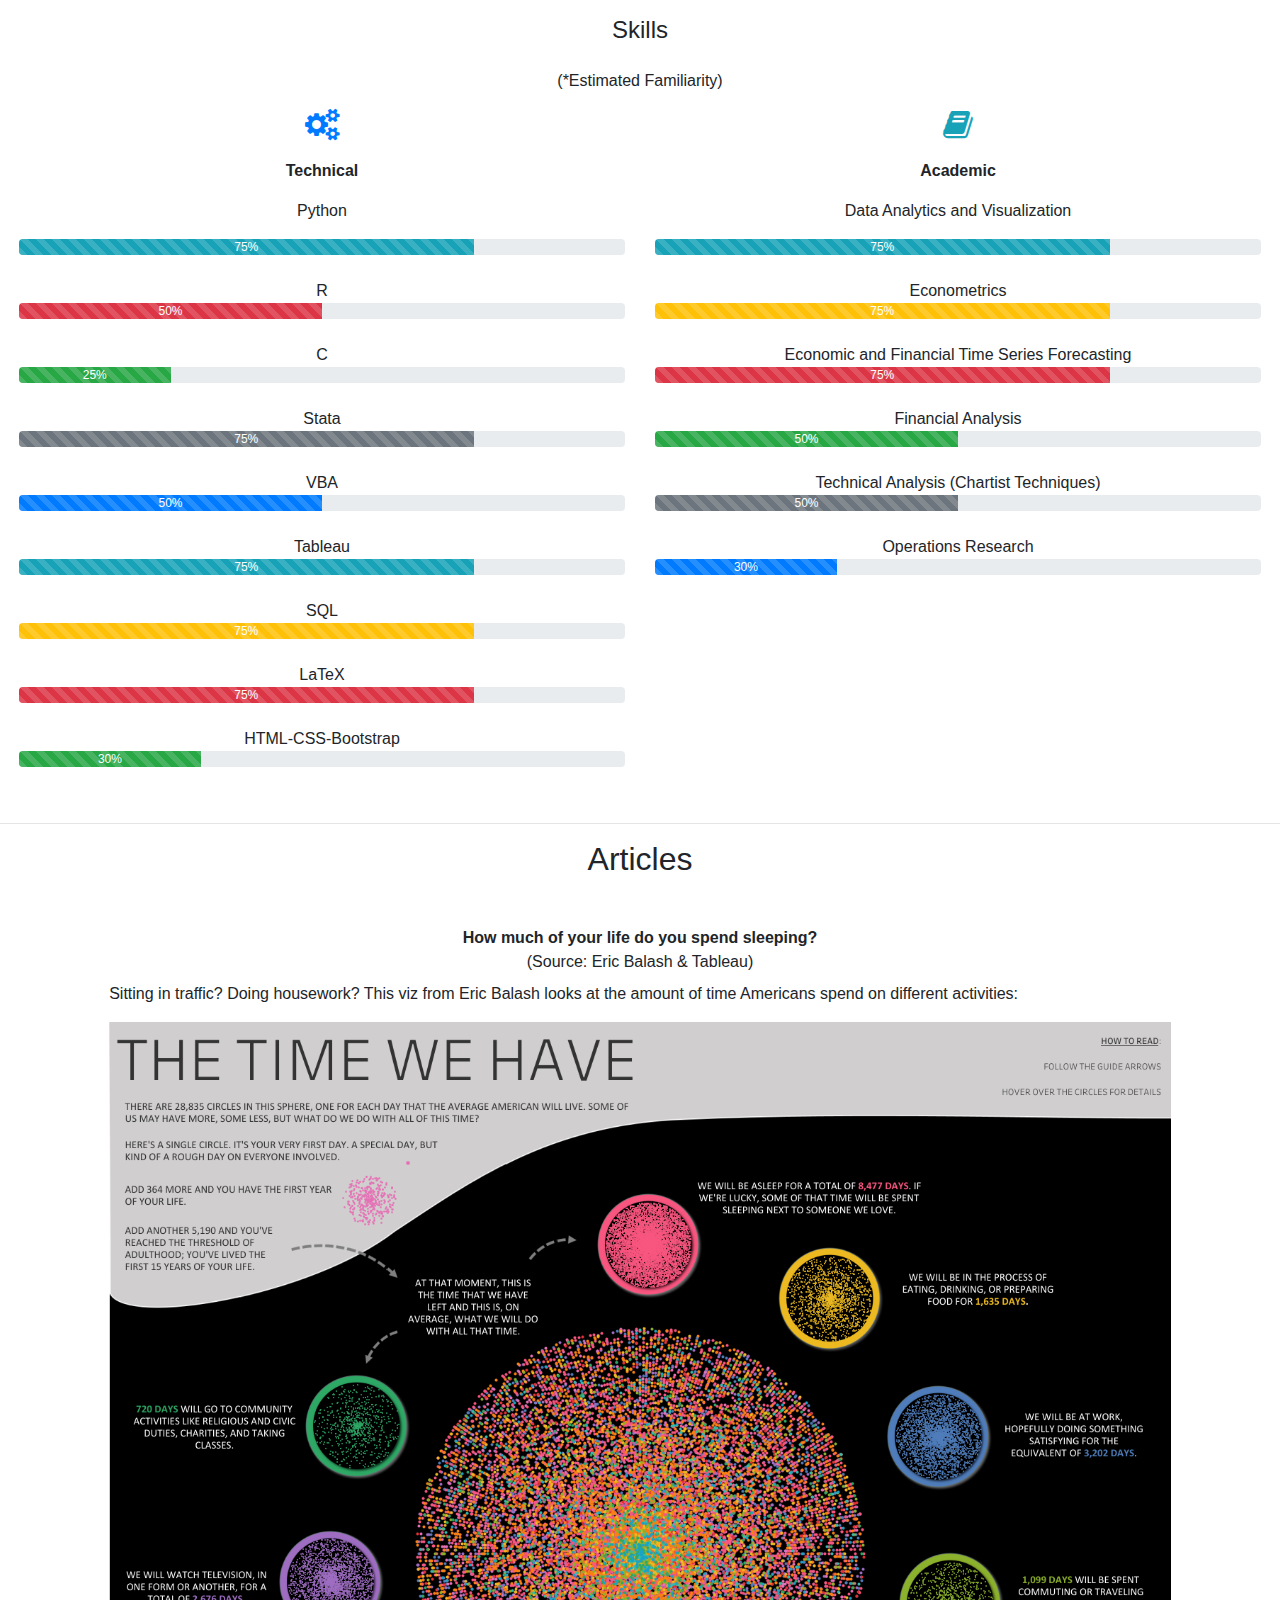
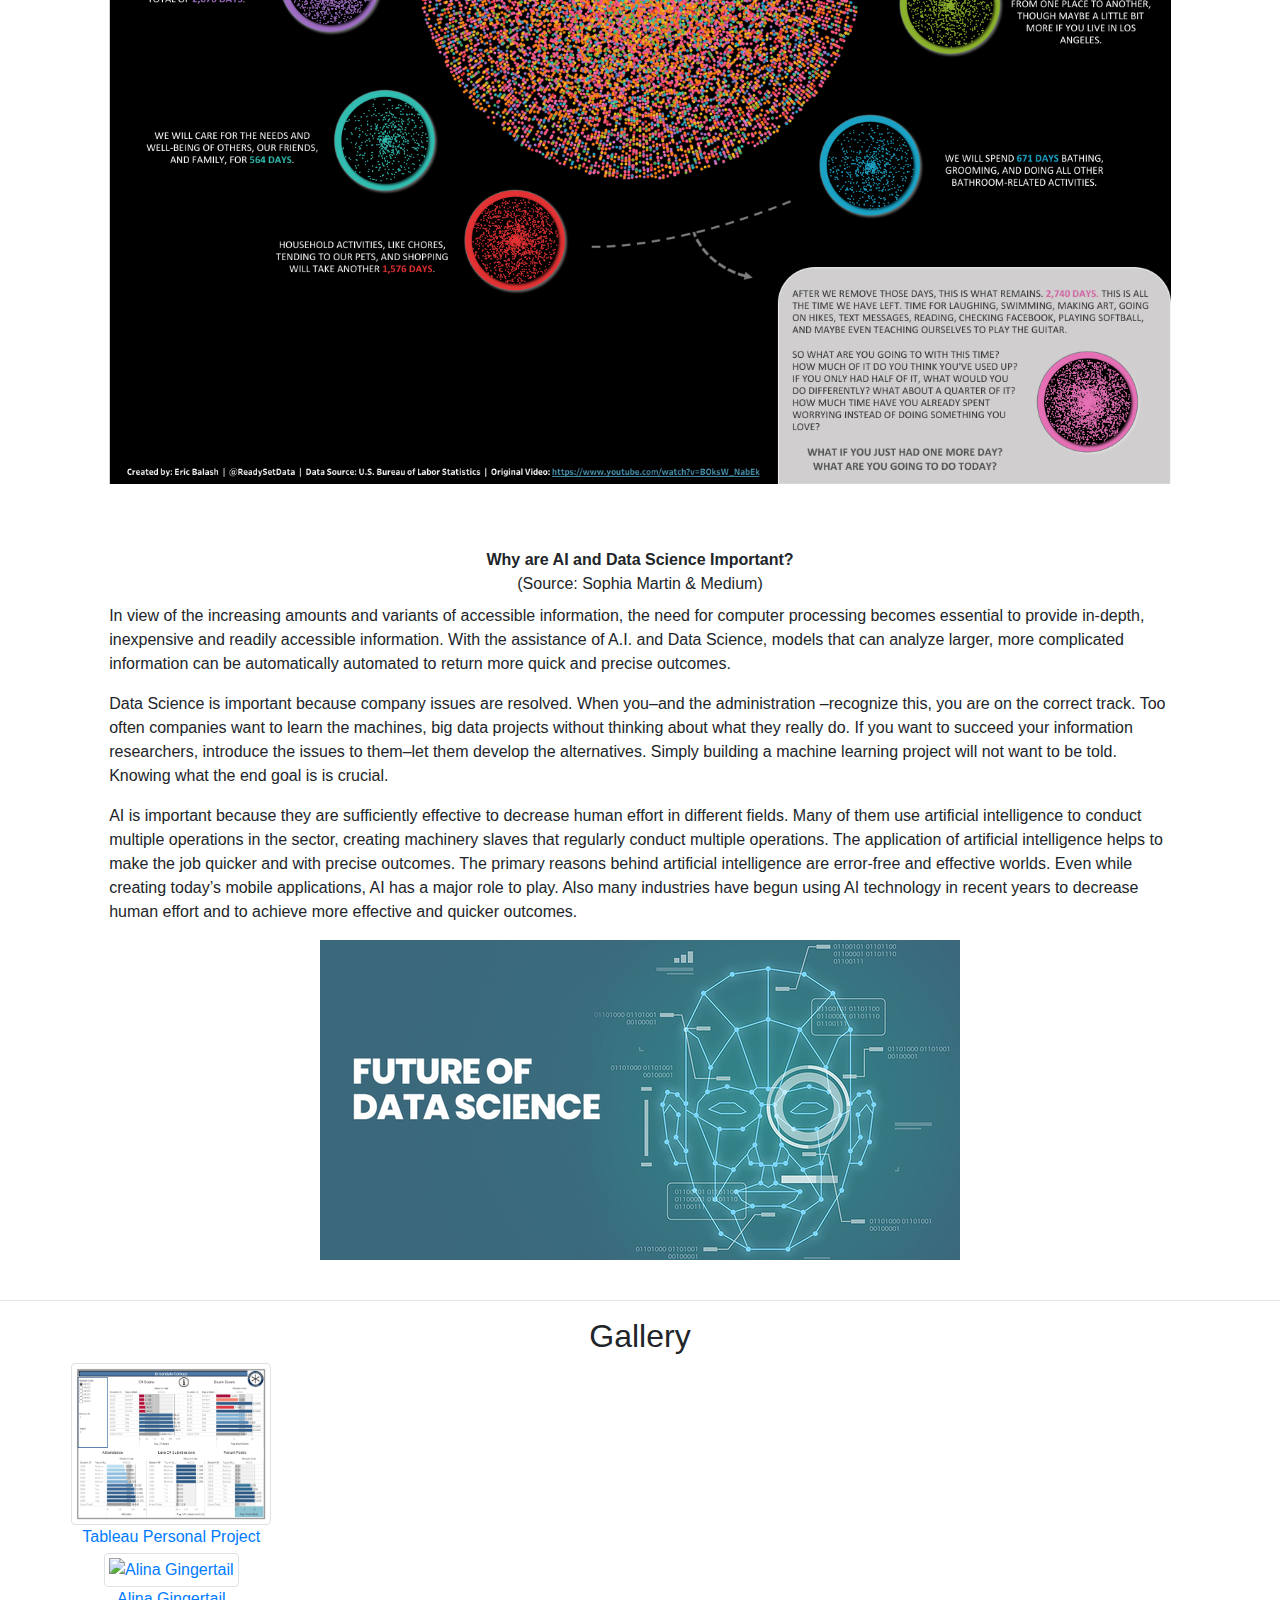
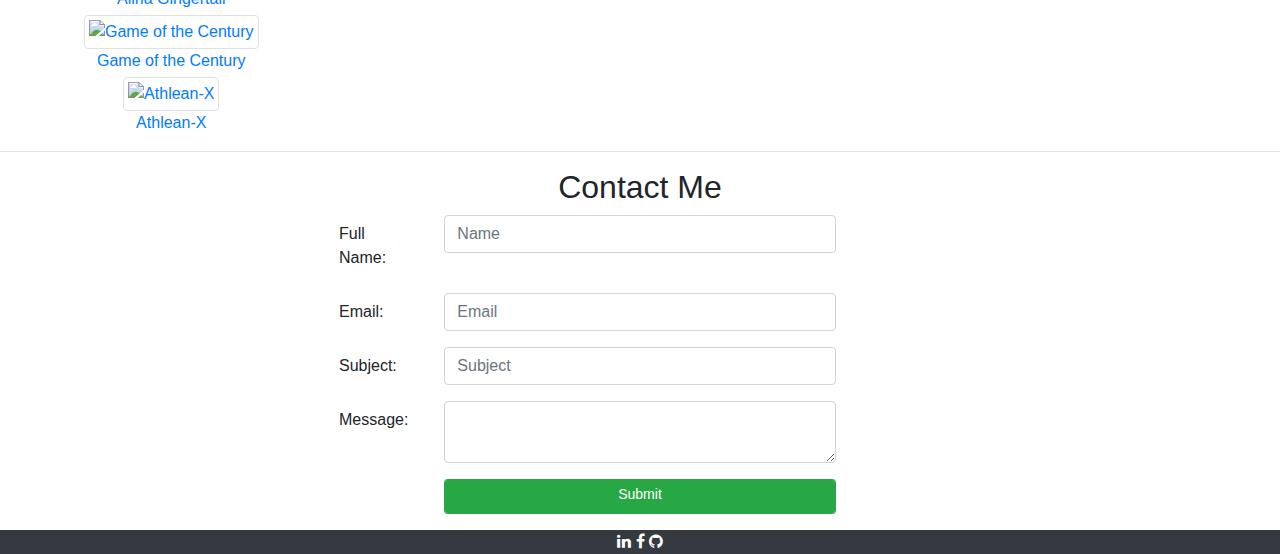
==== commit 2f86ef94: "Update index.html" ====
--- a/index.html
+++ b/index.html
@@ -288,7 +288,7 @@
                 <h2 class="mb-2">Gallery</h2>
                 
                 <div class="container-fluid">
-                    <div class="row">
+                    <div>
                         <div class="col-lg-3 col-md-4 col-sm-12 mb-1">
                             <a href="https://public.tableau.com/views/TableauPersonalProjectJohnny/Dashboard1?:embed=y&:device=desktop&:display_count=yes&:origin=viz_share_link">
                                 <img src="tableau1.png" class="img-fluid img-thumbnail" alt="Tableau Personal Project"  width="200" height="200" />
@@ -297,7 +297,7 @@
                         </div>
                         <div class="col-lg-3 col-md-4 col-sm-12 mb-1">
                             <a href="https://www.youtube.com/watch?v=MNmLn6a-jqw">
-                                <img src="wellerman.jfif" class="img-fluid img-thumbnail" alt="Alina Gingertail" width="200" height="200"  />
+                                <img src="wellerman.jfif" class="img-fluid img-thumbnail" alt="Alina Gingertail" width="200" height="400"  />
                                 <br>Alina Gingertail
                             </a>
                         </div>
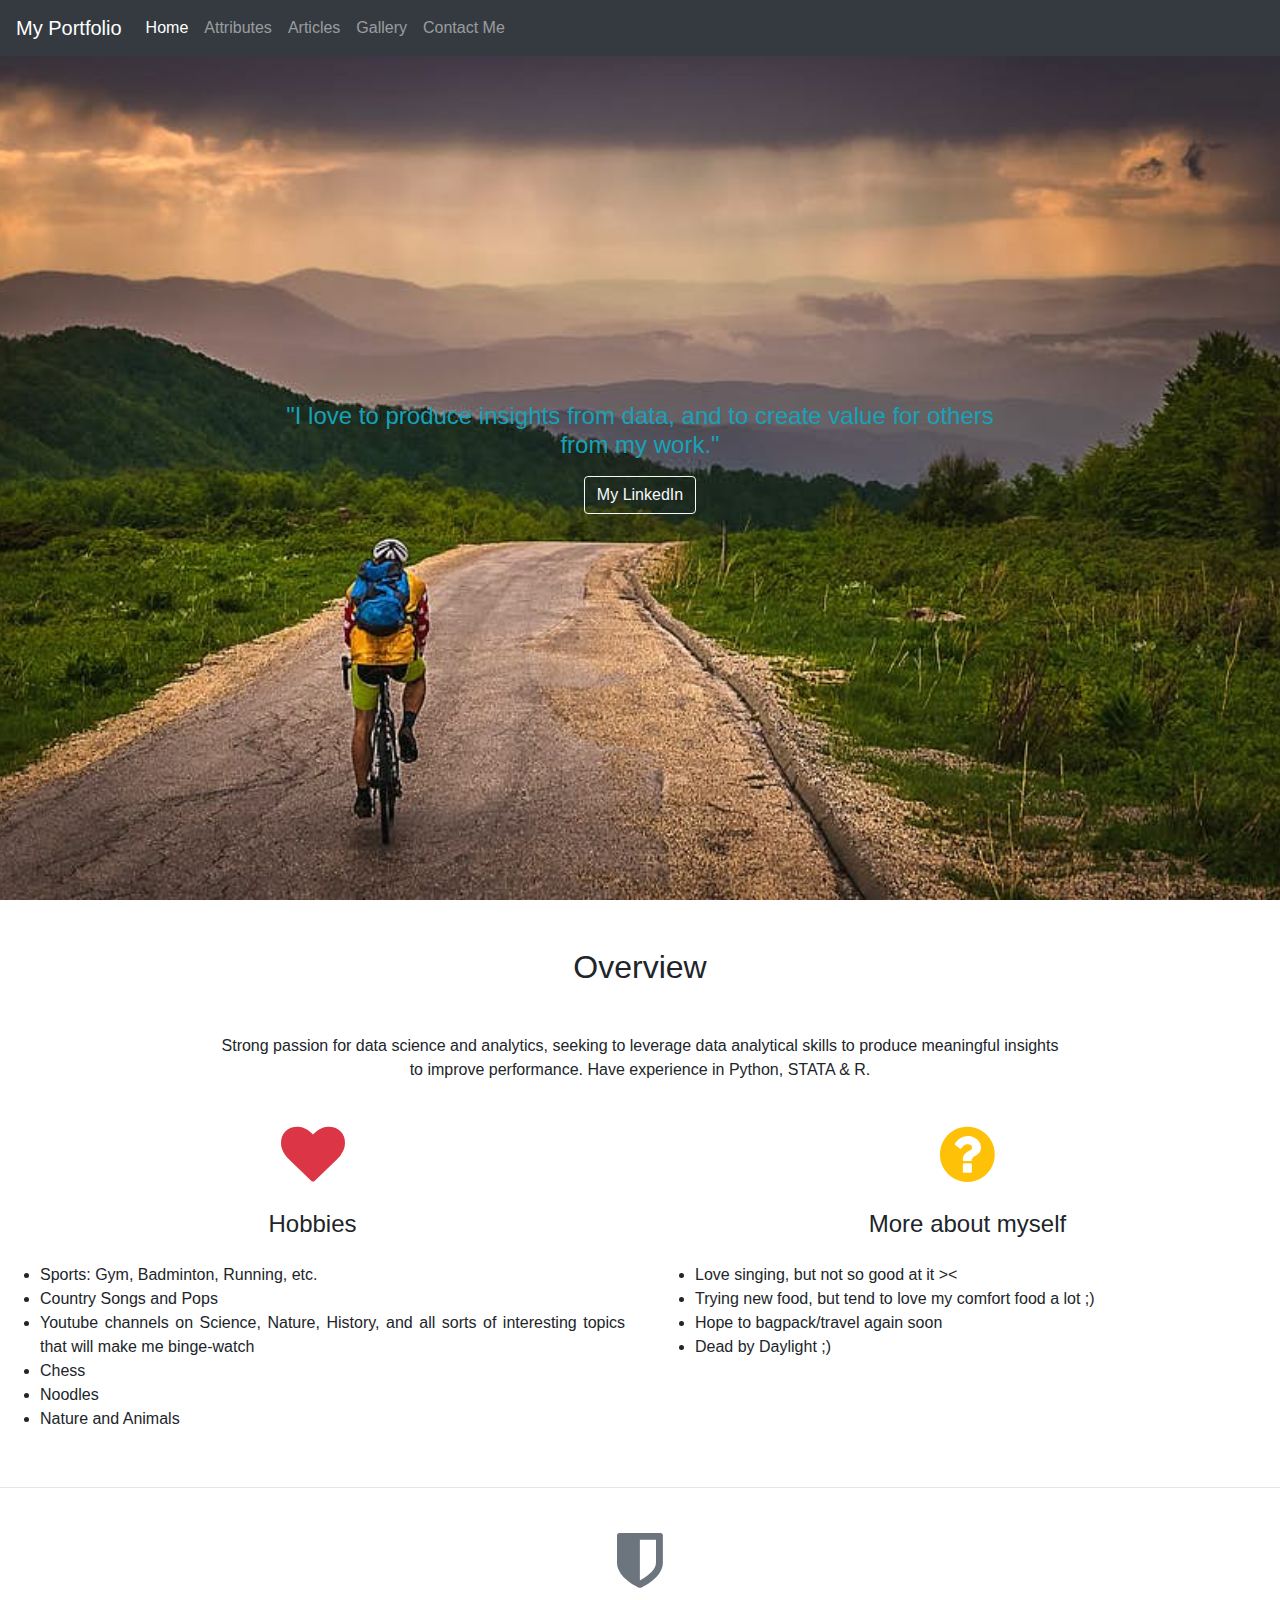
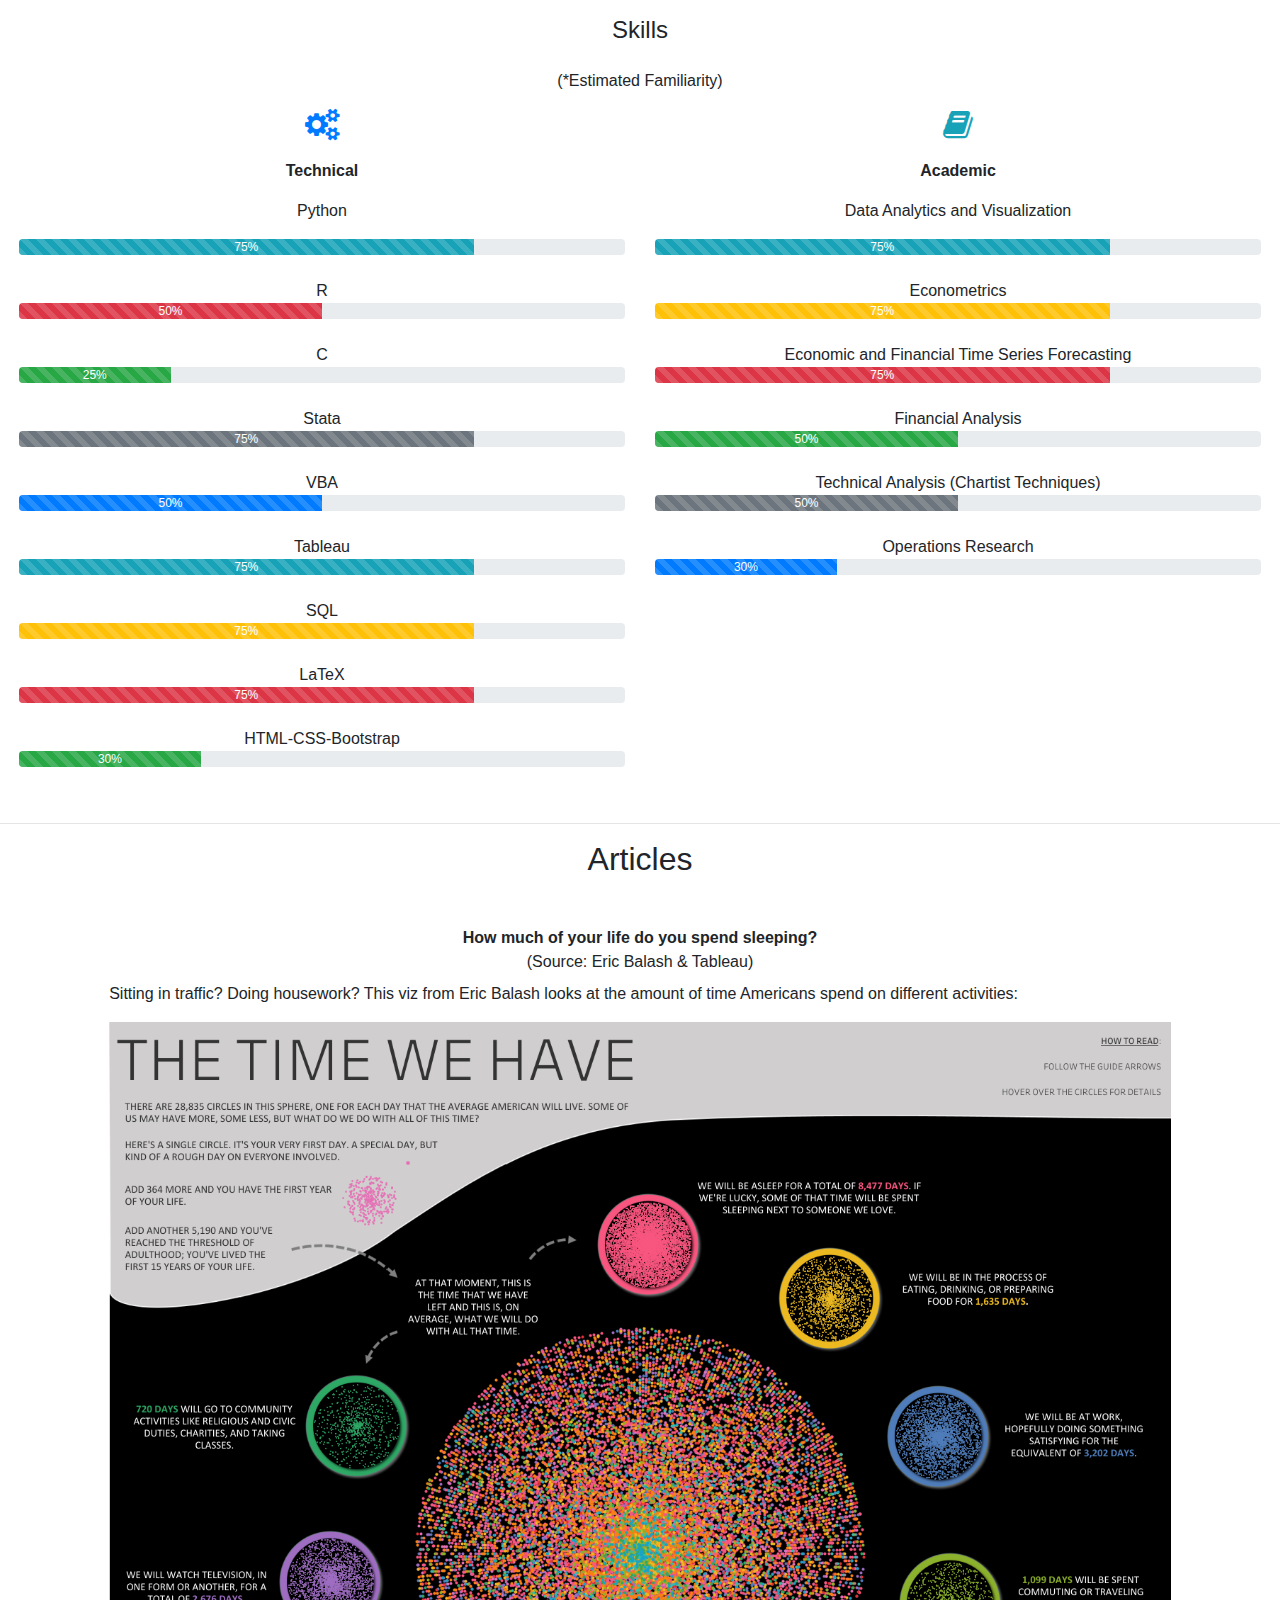
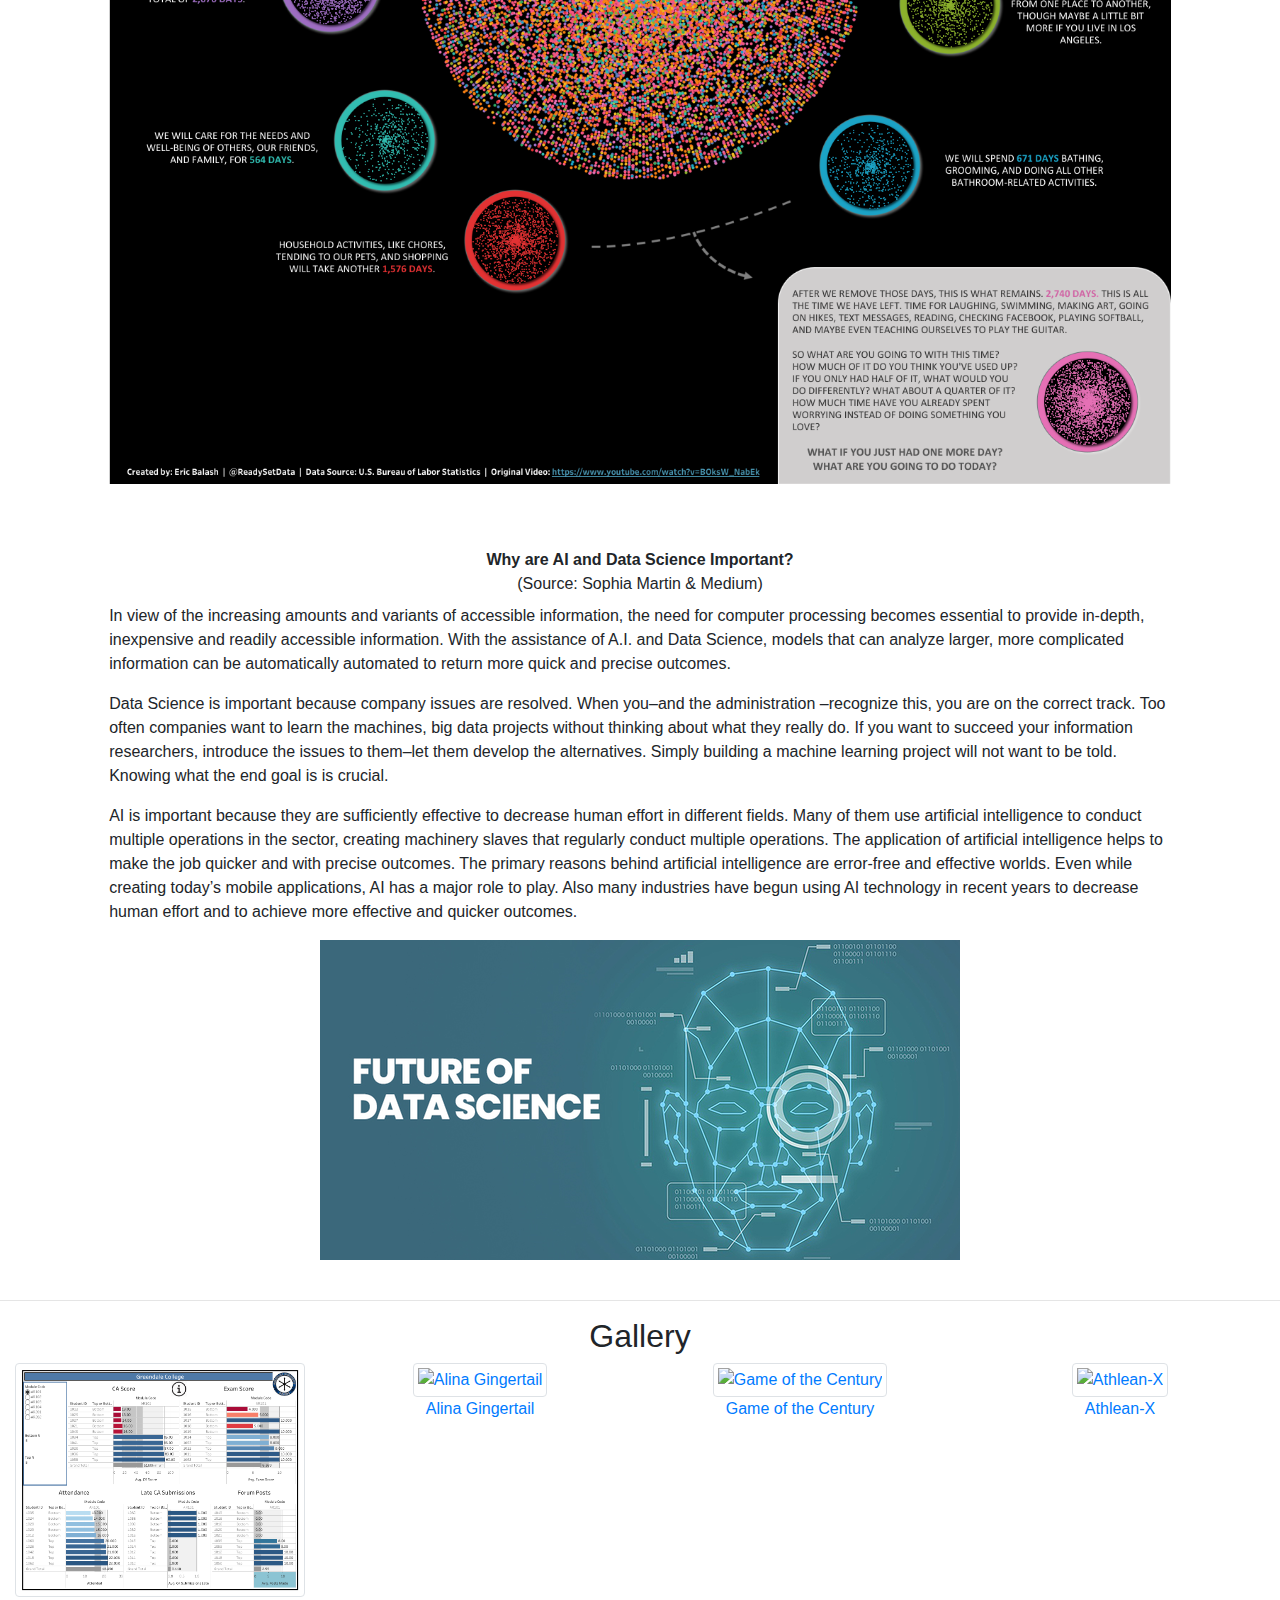
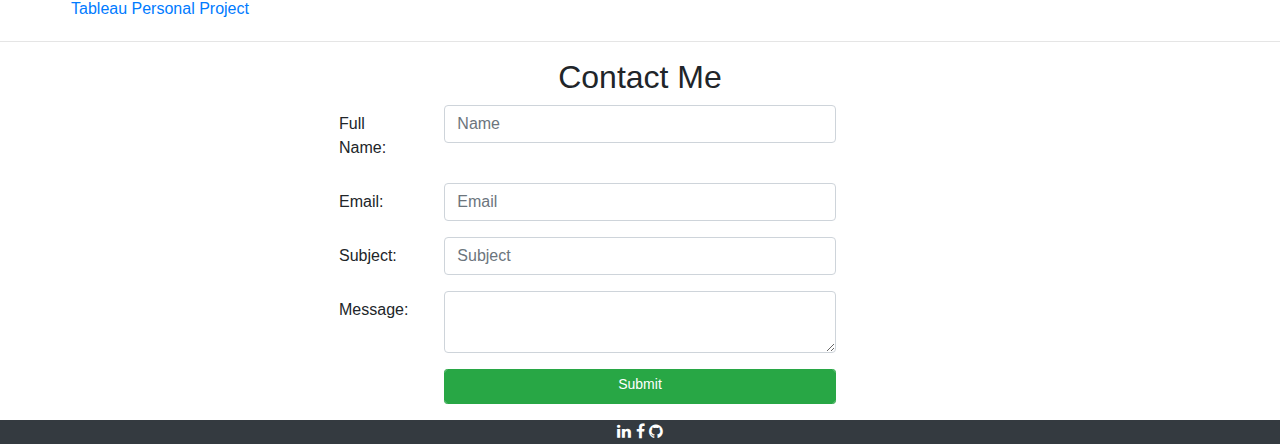
==== commit 9b4e6da0: "Update index.html" ====
--- a/index.html
+++ b/index.html
@@ -288,28 +288,28 @@
                 <h2 class="mb-2">Gallery</h2>
                 
                 <div class="container-fluid">
-                    <div>
+                    <div class="row">
                         <div class="col-lg-3 col-md-4 col-sm-12 mb-1">
                             <a href="https://public.tableau.com/views/TableauPersonalProjectJohnny/Dashboard1?:embed=y&:device=desktop&:display_count=yes&:origin=viz_share_link">
-                                <img src="tableau1.png" class="img-fluid img-thumbnail" alt="Tableau Personal Project"  width="200" height="200" />
+                                <img src="tableau1.png" class="img-fluid img-thumbnail" alt="Tableau Personal Project"   />
                                 <br>Tableau Personal Project
                             </a>
                         </div>
                         <div class="col-lg-3 col-md-4 col-sm-12 mb-1">
                             <a href="https://www.youtube.com/watch?v=MNmLn6a-jqw">
-                                <img src="wellerman.jfif" class="img-fluid img-thumbnail" alt="Alina Gingertail" width="200" height="400"  />
+                                <img src="wellerman.jfif" class="img-fluid img-thumbnail" alt="Alina Gingertail"   />
                                 <br>Alina Gingertail
                             </a>
                         </div>
                         <div class="col-lg-3 col-md-4 col-sm-12 mb-1">
                             <a href="https://www.chess.com/article/view/game-of-the-century-chess">
-                                <img src="GameofCentury.jfif" class="img-fluid img-thumbnail" alt="Game of the Century" width="200" height="200"  />
+                                <img src="GameofCentury.jfif" class="img-fluid img-thumbnail" alt="Game of the Century"  />
                                 <br>Game of the Century
                             </a>
                         </div>
                         <div class="col-lg-3 col-md-4 col-sm-12 mb-1">
                             <a href="https://www.youtube.com/channel/UCe0TLA0EsQbE-MjuHXevj2A">
-                                <img src="athleanX.jfif" class="img-fluid img-thumbnail" alt="Athlean-X" width="200" height="200"  />
+                                <img src="athleanX.jfif" class="img-fluid img-thumbnail" alt="Athlean-X" />
                                 <br>Athlean-X
                             </a>
                         </div>
--- a/style.css
+++ b/style.css
@@ -6,3 +6,5 @@
     background: url('biking.jpg') no-repeat center center fixed;
     background-size: cover;
 }
+
+
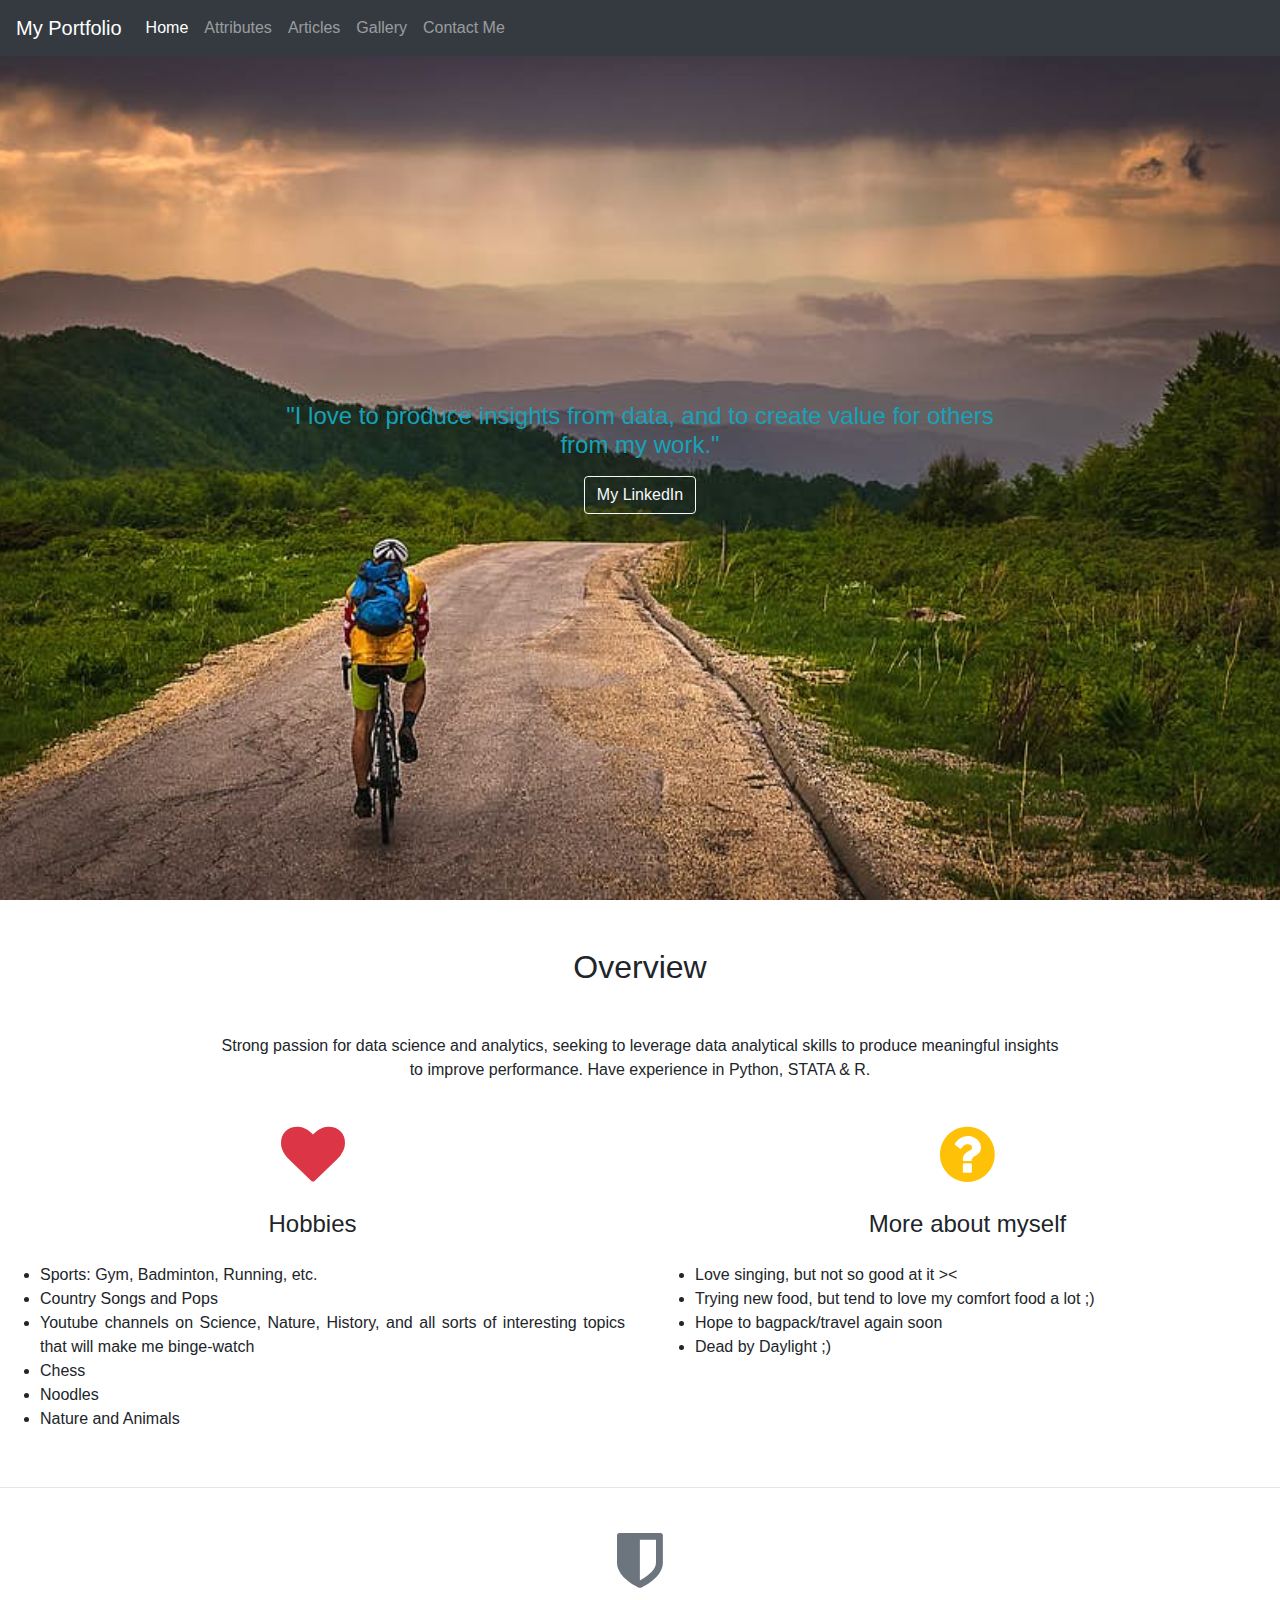
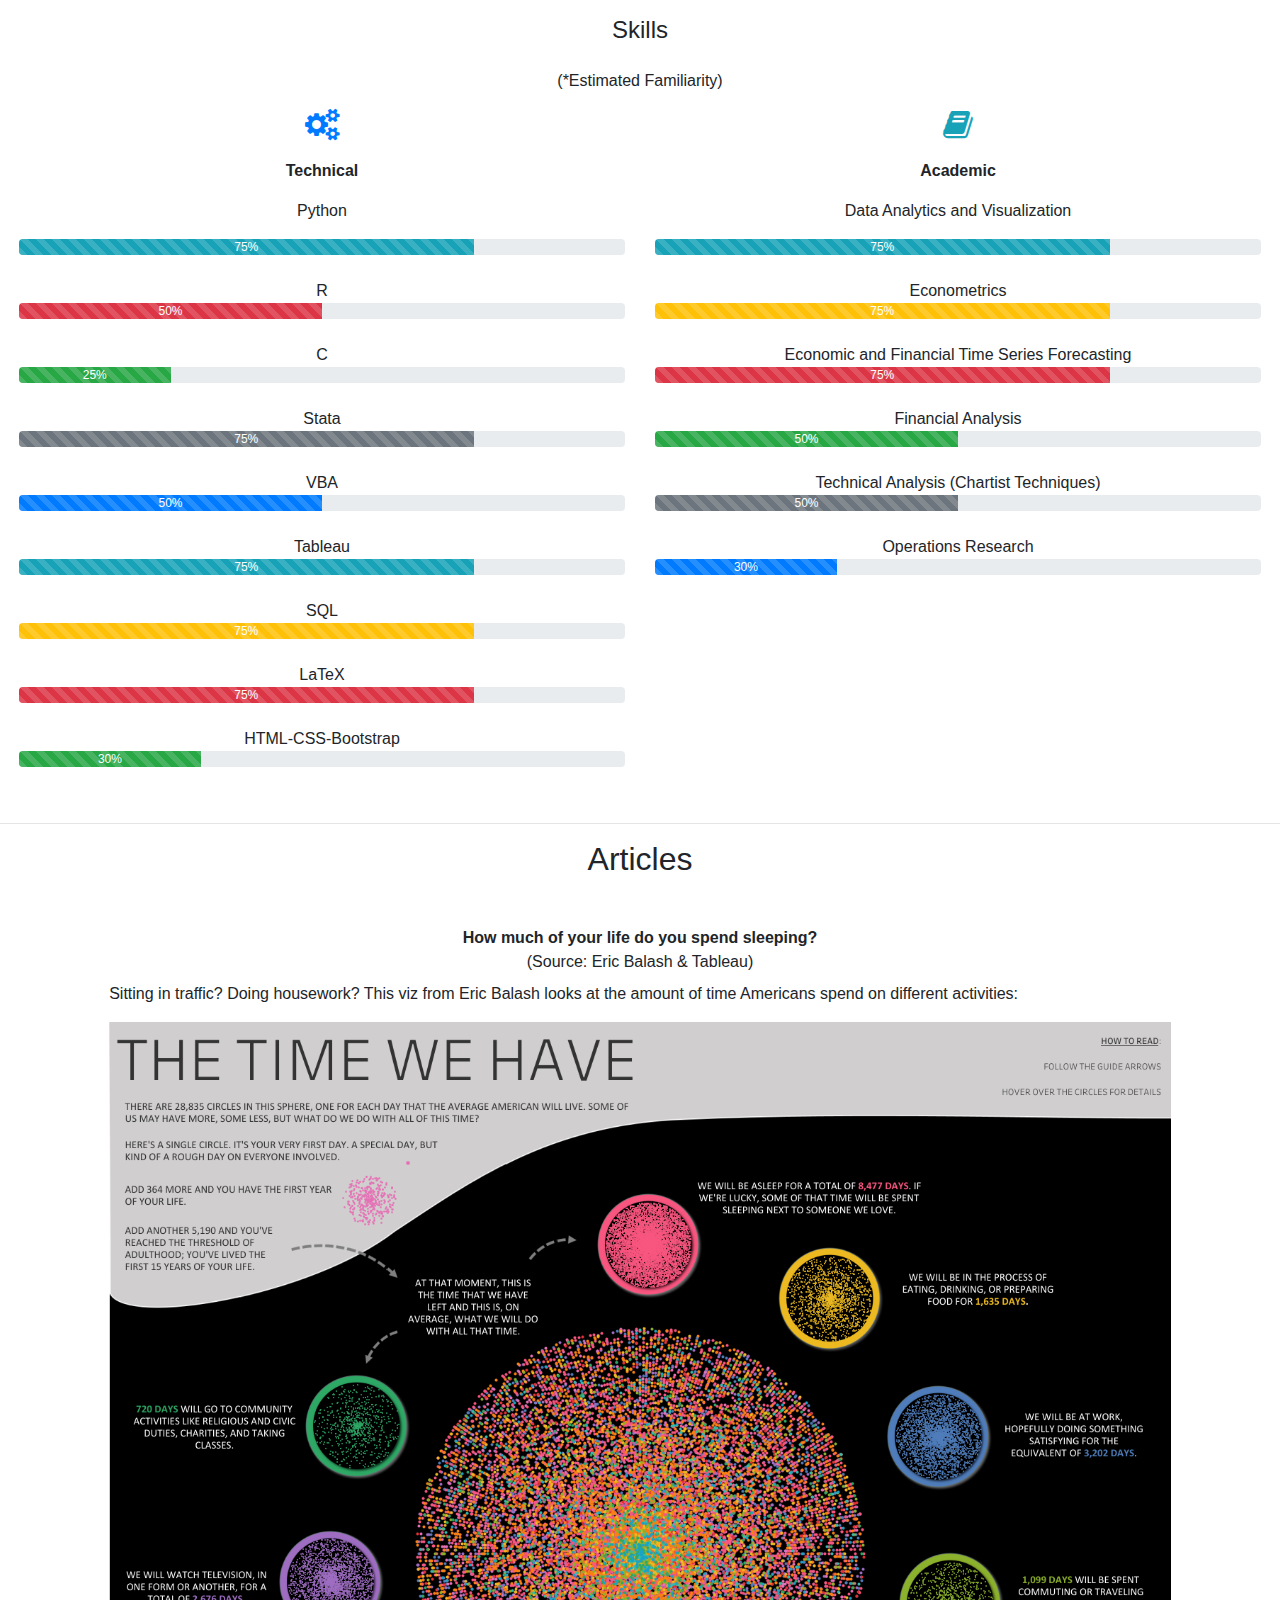
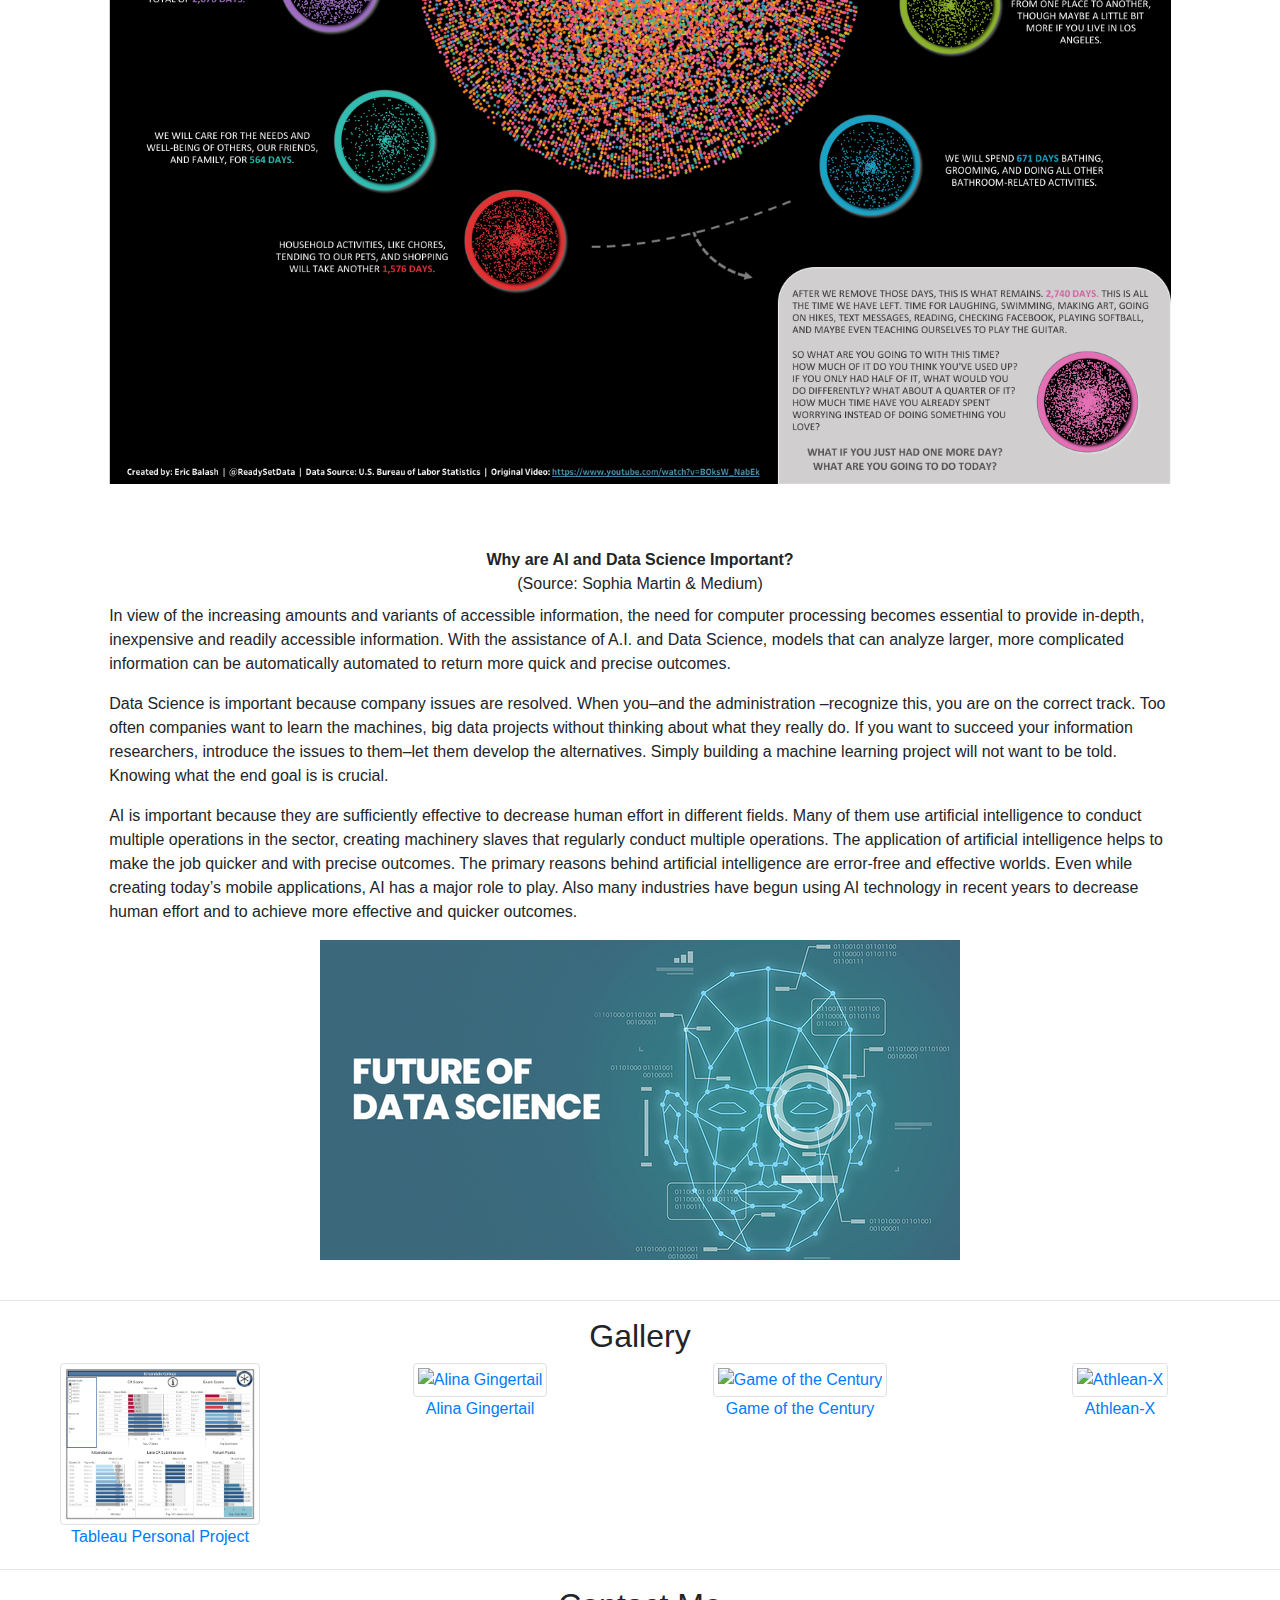
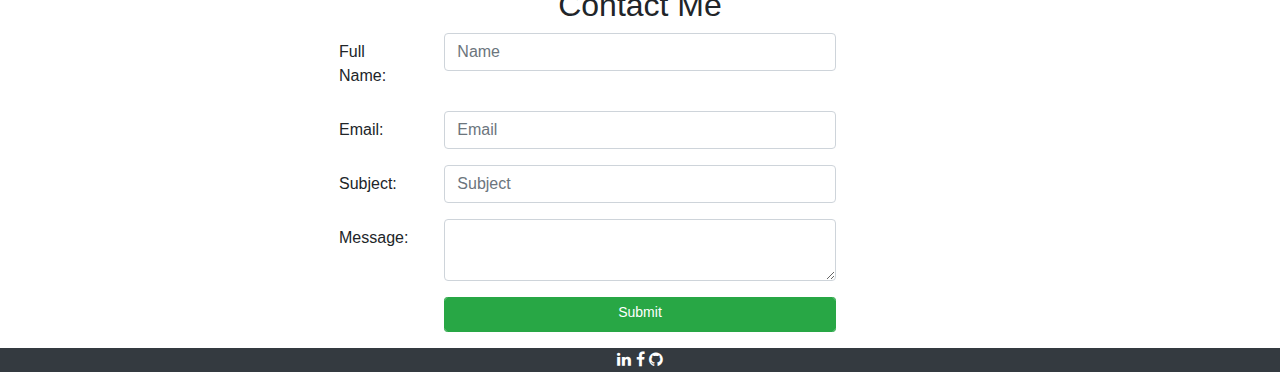
==== commit 77c8a5a5: "Update index.html" ====
--- a/index.html
+++ b/index.html
@@ -291,25 +291,25 @@
                     <div class="row">
                         <div class="col-lg-3 col-md-4 col-sm-12 mb-1">
                             <a href="https://public.tableau.com/views/TableauPersonalProjectJohnny/Dashboard1?:embed=y&:device=desktop&:display_count=yes&:origin=viz_share_link">
-                                <img src="tableau1.png" class="img-fluid img-thumbnail" alt="Tableau Personal Project"   />
+                                <img src="tableau1.png" class="img-fluid img-thumbnail" alt="Tableau Personal Project"  width="200" height="200" />
                                 <br>Tableau Personal Project
                             </a>
                         </div>
                         <div class="col-lg-3 col-md-4 col-sm-12 mb-1">
                             <a href="https://www.youtube.com/watch?v=MNmLn6a-jqw">
-                                <img src="wellerman.jfif" class="img-fluid img-thumbnail" alt="Alina Gingertail"   />
+                                <img src="wellerman.jfif" class="img-fluid img-thumbnail" alt="Alina Gingertail"  width="200" height="200" />
                                 <br>Alina Gingertail
                             </a>
                         </div>
                         <div class="col-lg-3 col-md-4 col-sm-12 mb-1">
                             <a href="https://www.chess.com/article/view/game-of-the-century-chess">
-                                <img src="GameofCentury.jfif" class="img-fluid img-thumbnail" alt="Game of the Century"  />
+                                <img src="GameofCentury.jfif" class="img-fluid img-thumbnail" alt="Game of the Century"  width="200" height="200"/>
                                 <br>Game of the Century
                             </a>
                         </div>
                         <div class="col-lg-3 col-md-4 col-sm-12 mb-1">
                             <a href="https://www.youtube.com/channel/UCe0TLA0EsQbE-MjuHXevj2A">
-                                <img src="athleanX.jfif" class="img-fluid img-thumbnail" alt="Athlean-X" />
+                                <img src="athleanX.jfif" class="img-fluid img-thumbnail" alt="Athlean-X" width="200" height="200"/>
                                 <br>Athlean-X
                             </a>
                         </div>
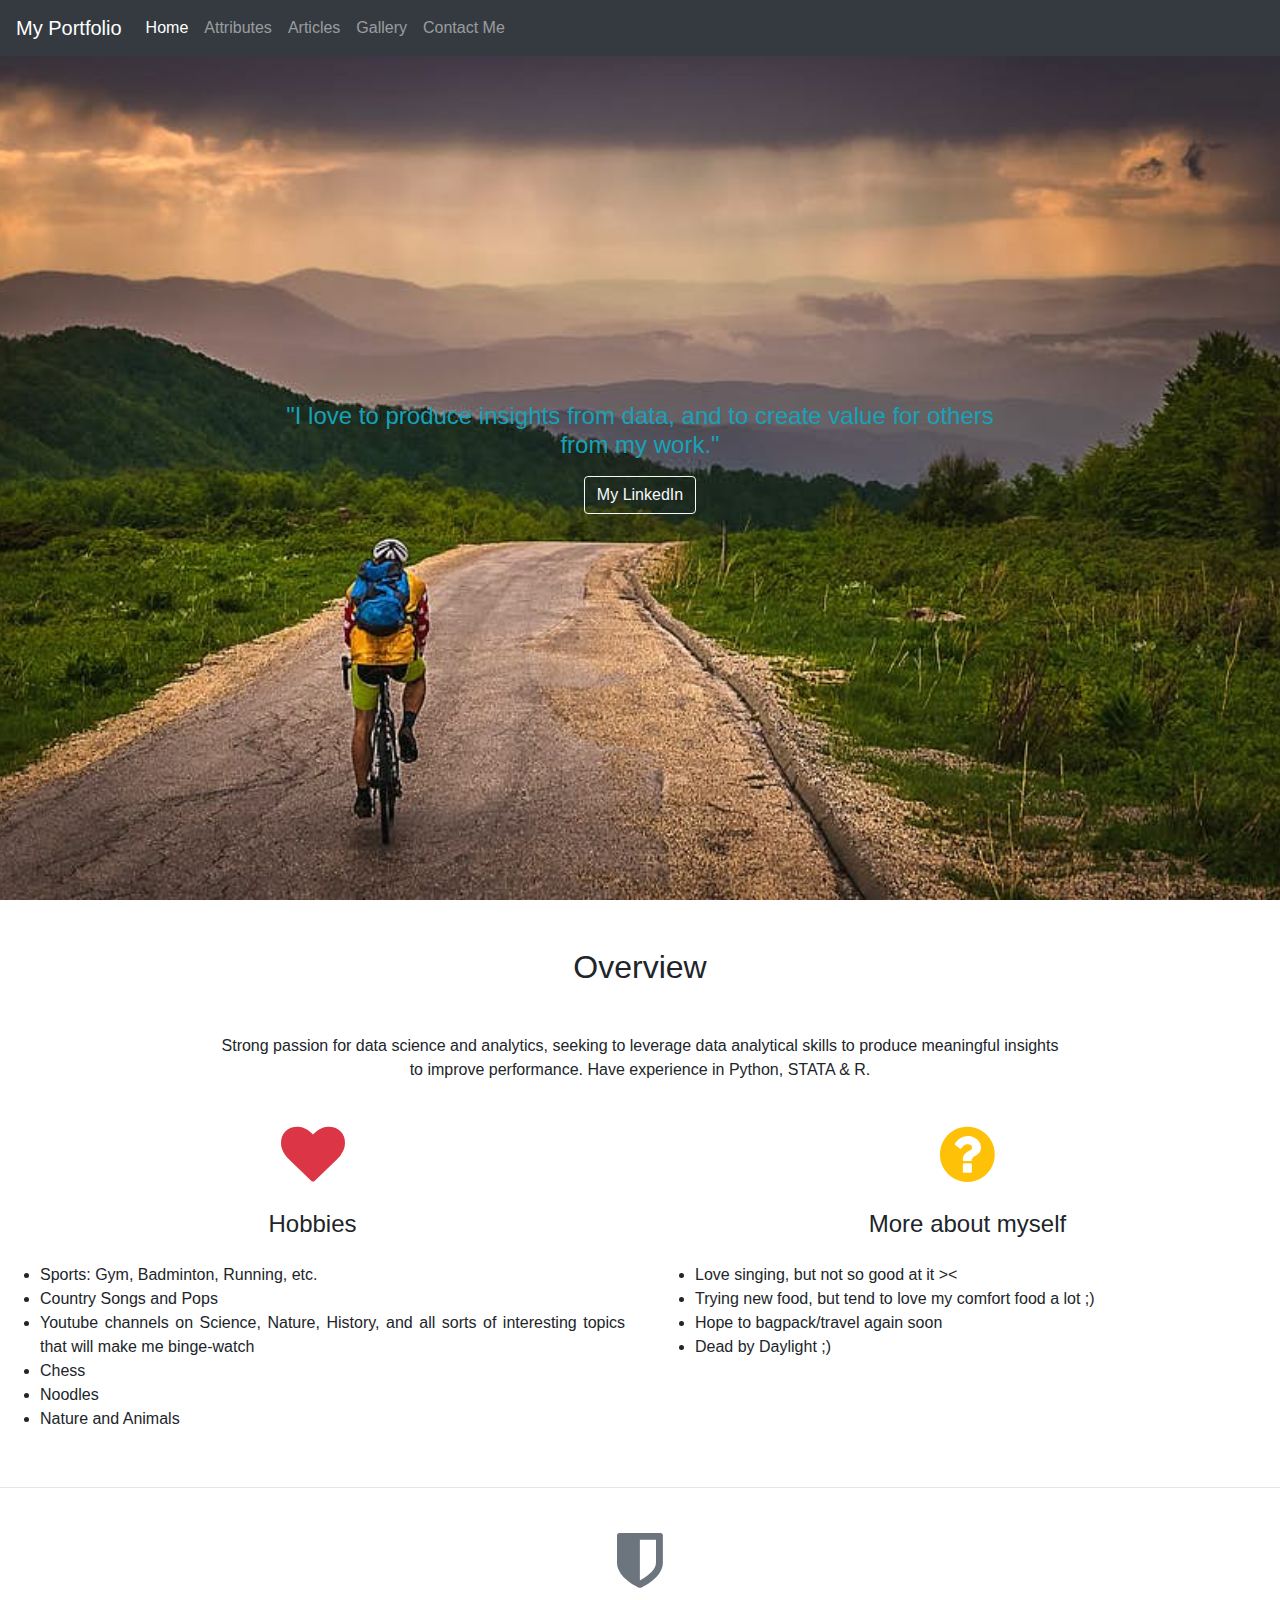
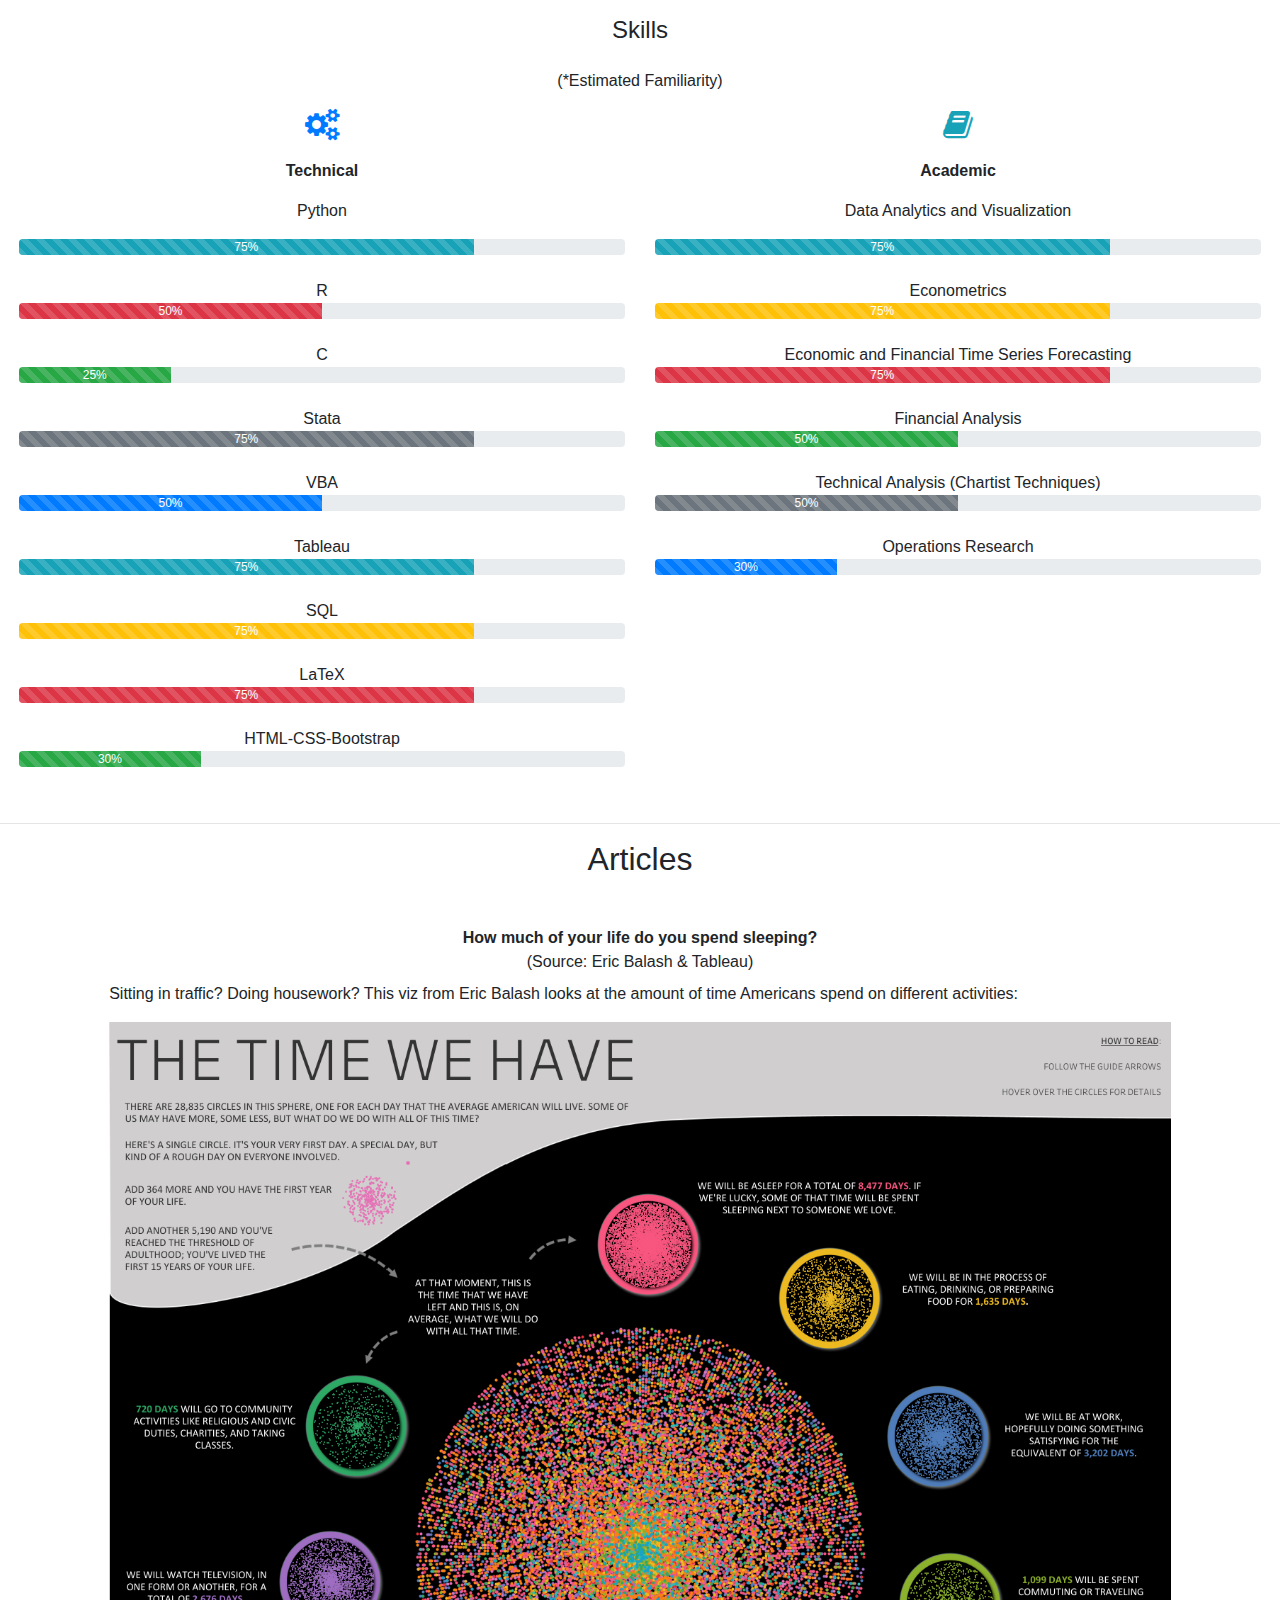
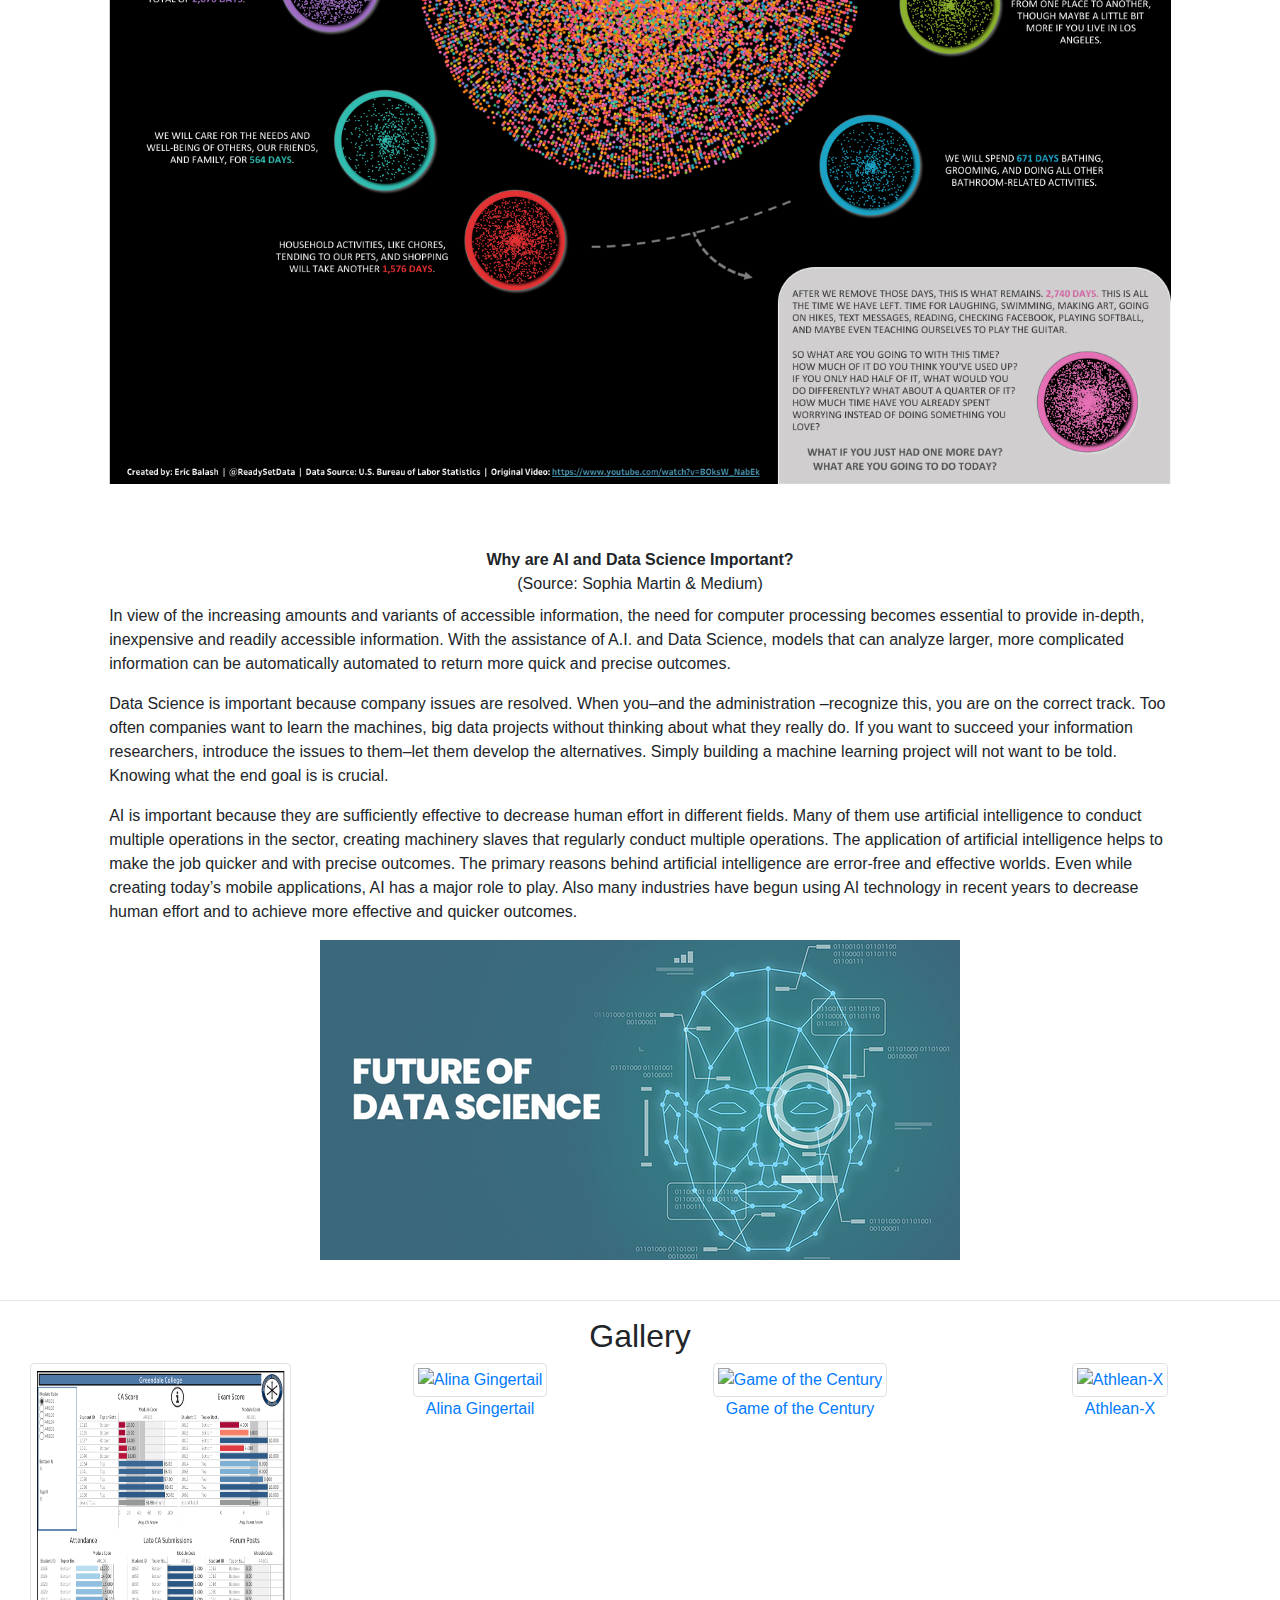
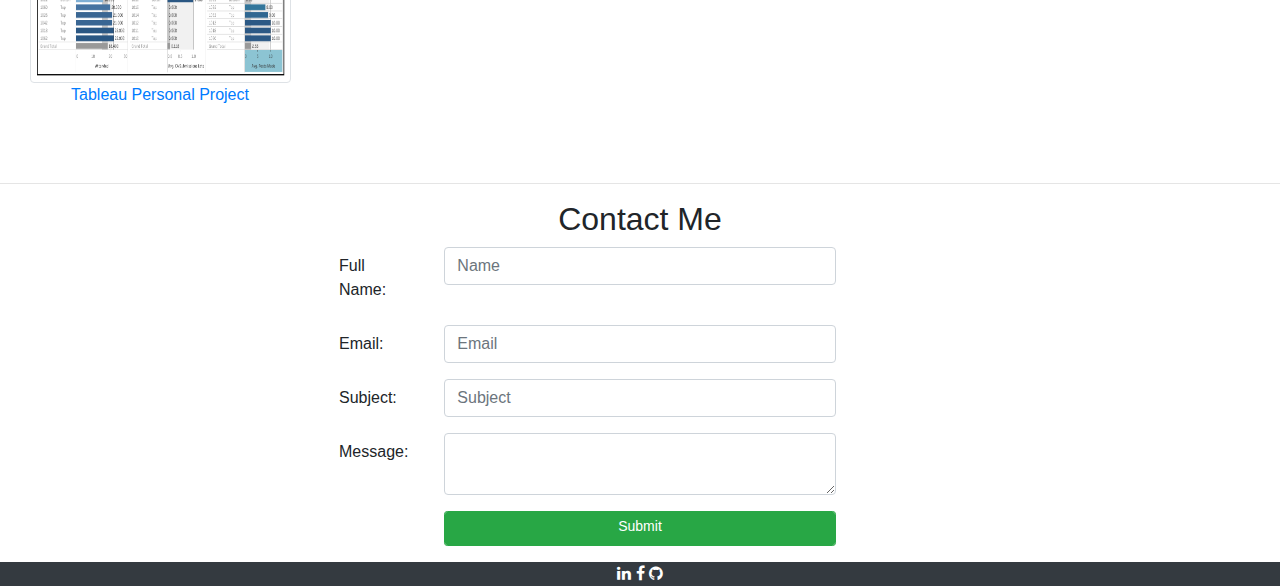
==== commit 243c3406: "Update index.html" ====
--- a/index.html
+++ b/index.html
@@ -289,27 +289,27 @@
                 
                 <div class="container-fluid">
                     <div class="row">
-                        <div class="col-lg-3 col-md-4 col-sm-12 mb-1">
+                        <div class="col-lg-3 col-md-4 col-sm-12 mb-1" style="height:400px ; width:200px">
                             <a href="https://public.tableau.com/views/TableauPersonalProjectJohnny/Dashboard1?:embed=y&:device=desktop&:display_count=yes&:origin=viz_share_link">
-                                <img src="tableau1.png" class="img-fluid img-thumbnail" alt="Tableau Personal Project"  width="200" height="200" />
+                                <img src="tableau1.png" class="img-fluid img-thumbnail" alt="Tableau Personal Project" style="height:80% ; width:90%" />
                                 <br>Tableau Personal Project
                             </a>
                         </div>
-                        <div class="col-lg-3 col-md-4 col-sm-12 mb-1">
+                        <div class="col-lg-3 col-md-4 col-sm-12 mb-1" style="height:400px  ; width:200px">
                             <a href="https://www.youtube.com/watch?v=MNmLn6a-jqw">
-                                <img src="wellerman.jfif" class="img-fluid img-thumbnail" alt="Alina Gingertail"  width="200" height="200" />
+                                <img src="wellerman.jfif" class="img-fluid img-thumbnail" alt="Alina Gingertail" style="height:80% ; width:90%"  />
                                 <br>Alina Gingertail
                             </a>
                         </div>
-                        <div class="col-lg-3 col-md-4 col-sm-12 mb-1">
+                        <div class="col-lg-3 col-md-4 col-sm-12 mb-1" style="height:400px ; width:200px">
                             <a href="https://www.chess.com/article/view/game-of-the-century-chess">
-                                <img src="GameofCentury.jfif" class="img-fluid img-thumbnail" alt="Game of the Century"  width="200" height="200"/>
+                                <img src="GameofCentury.jfif" class="img-fluid img-thumbnail" alt="Game of the Century" style="height:80% ; width:90%"  />
                                 <br>Game of the Century
                             </a>
                         </div>
-                        <div class="col-lg-3 col-md-4 col-sm-12 mb-1">
+                        <div class="col-lg-3 col-md-4 col-sm-12 mb-1" style="height:400px ; width:200px">
                             <a href="https://www.youtube.com/channel/UCe0TLA0EsQbE-MjuHXevj2A">
-                                <img src="athleanX.jfif" class="img-fluid img-thumbnail" alt="Athlean-X" width="200" height="200"/>
+                                <img src="athleanX.jfif" class="img-fluid img-thumbnail" alt="Athlean-X" style="height:80% ; width:90%"  />
                                 <br>Athlean-X
                             </a>
                         </div>
